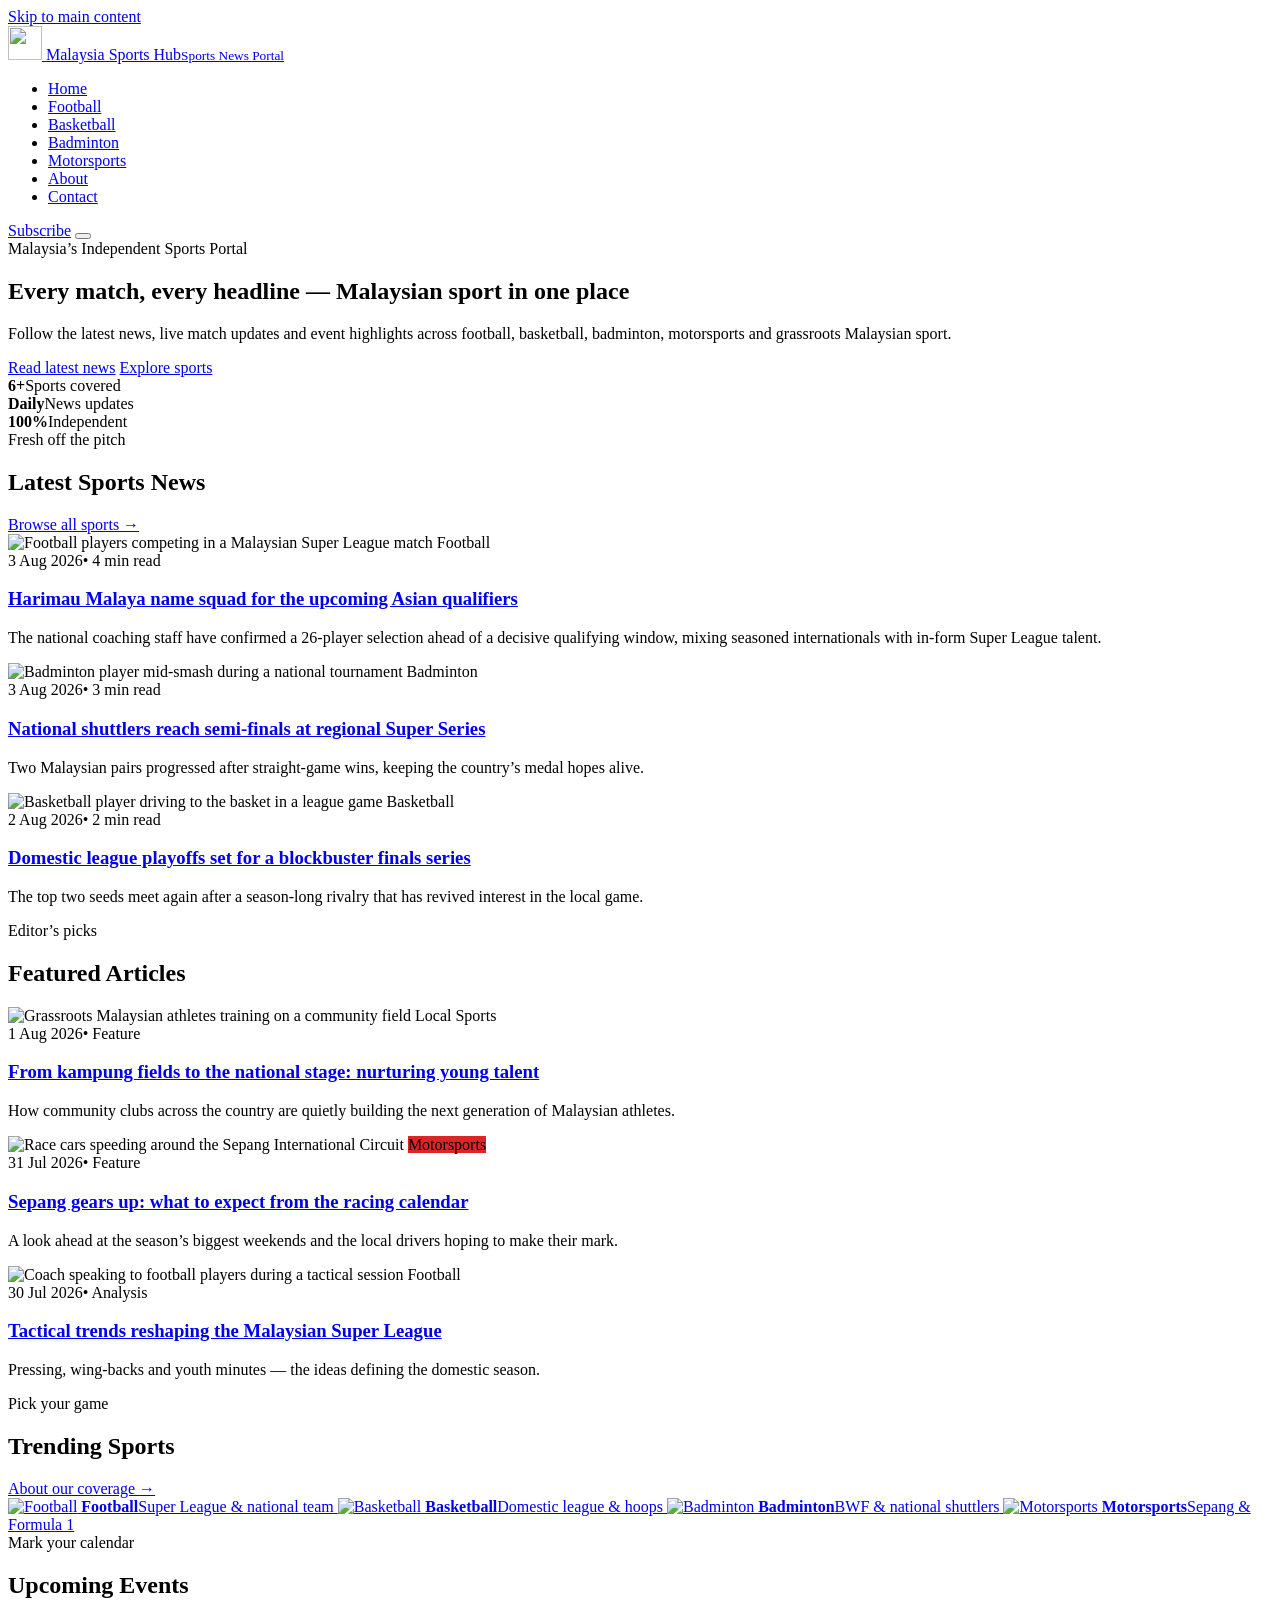
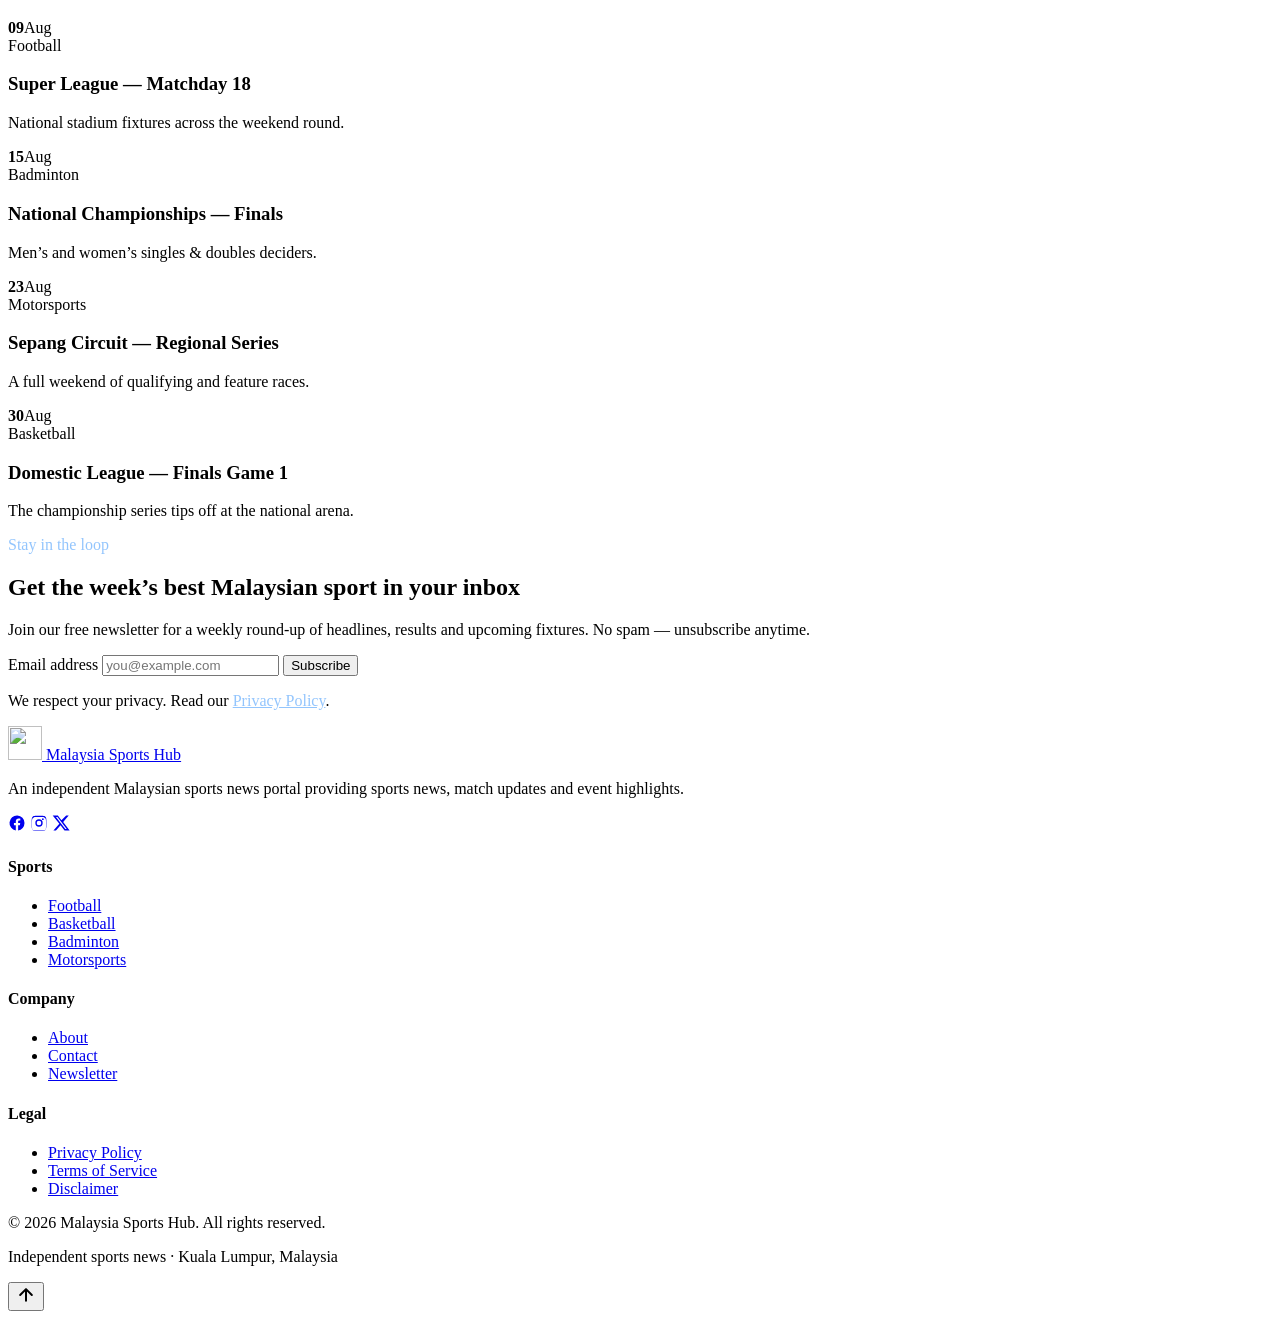
==== index.html @ a2e57cc6 "Add files via upload" ====
<!DOCTYPE html>
<html lang="en-MY">
<head>
  <meta charset="UTF-8">
  <meta name="viewport" content="width=device-width, initial-scale=1.0">
  <title>Malaysia Sports Hub — Malaysian Sports News, Scores & Match Updates</title>
  <meta name="description" content="Malaysia Sports Hub is an independent Malaysian sports news portal covering football, basketball, badminton, motorsports and local sport — with the latest news, match updates and event highlights.">
  <meta name="theme-color" content="#0F172A">
  <meta name="author" content="Malaysia Sports Hub">
  <meta name="robots" content="index, follow">
  <link rel="canonical" href="https://www.malaysiasportshub.com/">

  <!-- Open Graph -->
  <meta property="og:type" content="website">
  <meta property="og:site_name" content="Malaysia Sports Hub">
  <meta property="og:title" content="Malaysia Sports Hub — Malaysian Sports News & Match Updates">
  <meta property="og:description" content="Independent Malaysian sports news portal: football, basketball, badminton, motorsports and local sport.">
  <meta property="og:url" content="https://www.malaysiasportshub.com/">
  <meta property="og:image" content="https://www.malaysiasportshub.com/images/hero-banner.jpg">
  <meta property="og:image:width" content="1600">
  <meta property="og:image:height" content="900">
  <meta property="og:image:alt" content="Malaysia Sports Hub — Malaysian sports news portal">
  <meta name="twitter:image:alt" content="Malaysia Sports Hub — Malaysian sports news portal">
  <meta property="og:locale" content="en_MY">

  <!-- Twitter Card -->
  <meta name="twitter:card" content="summary_large_image">
  <meta name="twitter:title" content="Malaysia Sports Hub — Malaysian Sports News & Match Updates">
  <meta name="twitter:description" content="Independent Malaysian sports news portal: football, basketball, badminton, motorsports and local sport.">
  <meta name="twitter:image" content="https://www.malaysiasportshub.com/images/hero-banner.jpg">

  <link rel="icon" href="images/favicon.ico" sizes="48x48">
  <link rel="icon" href="images/logo.svg" type="image/svg+xml">
  <link rel="apple-touch-icon" href="images/apple-touch-icon.png">
  <link rel="manifest" href="manifest.json">

  <link rel="preconnect" href="https://fonts.googleapis.com">
  <link rel="preconnect" href="https://fonts.gstatic.com" crossorigin>
  <link rel="preload" as="style" href="https://fonts.googleapis.com/css2?family=Inter:wght@400;500;600;700;800&display=swap">
  <link rel="stylesheet" href="https://fonts.googleapis.com/css2?family=Inter:wght@400;500;600;700;800&display=swap" media="print" onload="this.media='all'">
  <noscript><link rel="stylesheet" href="https://fonts.googleapis.com/css2?family=Inter:wght@400;500;600;700;800&display=swap"></noscript>
  <link rel="stylesheet" href="css/style.min.css">

  <!-- Structured data: the website + publisher -->
  <script type="application/ld+json">
  {
    "@context": "https://schema.org",
    "@type": "NewsMediaOrganization",
    "name": "Malaysia Sports Hub",
    "url": "https://www.malaysiasportshub.com/",
    "logo": "https://www.malaysiasportshub.com/images/logo.svg",
    "description": "Independent Malaysian sports news portal covering football, basketball, badminton, motorsports and local sport.",
    "sameAs": [
      "https://www.facebook.com/",
      "https://www.instagram.com/",
      "https://twitter.com/"
    ]
  }
  </script>
</head>
<body>
  <a class="skip-link" href="#main">Skip to main content</a>

  <!-- ============ HEADER ============ -->
  <header class="site-header">
    <div class="container">
      <nav class="nav" aria-label="Primary">
        <a class="brand" href="index.html" aria-label="Malaysia Sports Hub home">
          <img src="images/logo.svg" alt="" width="34" height="34">
          <span>Malaysia Sports Hub<small>Sports News Portal</small></span>
        </a>

        <ul class="nav-links" id="primary-nav">
          <li><a href="index.html" aria-current="page">Home</a></li>
          <li><a href="index.html#football">Football</a></li>
          <li><a href="index.html#basketball">Basketball</a></li>
          <li><a href="index.html#badminton">Badminton</a></li>
          <li><a href="index.html#motorsports">Motorsports</a></li>
          <li><a href="about.html">About</a></li>
          <li><a href="contact.html">Contact</a></li>
        </ul>

        <div class="nav-actions">
          <a class="btn btn--primary" href="#newsletter">Subscribe</a>
          <button class="nav-toggle" type="button" aria-label="Toggle menu" aria-expanded="false" aria-controls="primary-nav">
            <span></span>
          </button>
        </div>
      </nav>
    </div>
  </header>

  <main id="main">
    <!-- ============ HERO ============ -->
    <section class="hero" aria-labelledby="hero-title">
      <div class="hero__inner">
        <div class="hero__content">
          <span class="eyebrow">Malaysia&rsquo;s Independent Sports Portal</span>
          <h1 id="hero-title">Every match, every headline — Malaysian sport in one place</h1>
          <p>Follow the latest news, live match updates and event highlights across football, basketball, badminton, motorsports and grassroots Malaysian sport.</p>
          <div class="hero__actions">
            <a class="btn btn--accent" href="#latest">Read latest news</a>
            <a class="btn btn--ghost" href="#trending">Explore sports</a>
          </div>
          <div class="hero__stats">
            <div><strong>6+</strong><span>Sports covered</span></div>
            <div><strong>Daily</strong><span>News updates</span></div>
            <div><strong>100%</strong><span>Independent</span></div>
          </div>
        </div>
      </div>
    </section>

    <!-- ============ LATEST NEWS ============ -->
    <section class="section" id="latest" aria-labelledby="latest-title">
      <div class="container">
        <div class="section-head reveal">
          <div>
            <span class="eyebrow">Fresh off the pitch</span>
            <h2 id="latest-title">Latest Sports News</h2>
          </div>
          <a href="#trending">Browse all sports &rarr;</a>
        </div>

        <div class="grid grid--news">
          <article class="card card--feature reveal">
            <div class="card__media">
              <img src="images/football.jpg" alt="Football players competing in a Malaysian Super League match" loading="lazy" width="800" height="500">
              <span class="tag">Football</span>
            </div>
            <div class="card__body">
              <div class="card__meta"><span>3 Aug 2026</span><span>&bull; 4 min read</span></div>
              <h3 class="card__title"><a href="#">Harimau Malaya name squad for the upcoming Asian qualifiers</a></h3>
              <p class="card__excerpt">The national coaching staff have confirmed a 26-player selection ahead of a decisive qualifying window, mixing seasoned internationals with in-form Super League talent.</p>
            </div>
          </article>

          <article class="card reveal">
            <div class="card__media">
              <img src="images/badminton.jpg" alt="Badminton player mid-smash during a national tournament" loading="lazy" width="800" height="500">
              <span class="tag tag--accent">Badminton</span>
            </div>
            <div class="card__body">
              <div class="card__meta"><span>3 Aug 2026</span><span>&bull; 3 min read</span></div>
              <h3 class="card__title"><a href="#">National shuttlers reach semi-finals at regional Super Series</a></h3>
              <p class="card__excerpt">Two Malaysian pairs progressed after straight-game wins, keeping the country&rsquo;s medal hopes alive.</p>
            </div>
          </article>

          <article class="card reveal">
            <div class="card__media">
              <img src="images/basketball.jpg" alt="Basketball player driving to the basket in a league game" loading="lazy" width="800" height="500">
              <span class="tag tag--dark">Basketball</span>
            </div>
            <div class="card__body">
              <div class="card__meta"><span>2 Aug 2026</span><span>&bull; 2 min read</span></div>
              <h3 class="card__title"><a href="#">Domestic league playoffs set for a blockbuster finals series</a></h3>
              <p class="card__excerpt">The top two seeds meet again after a season-long rivalry that has revived interest in the local game.</p>
            </div>
          </article>
        </div>
      </div>
    </section>

    <!-- ============ FEATURED ARTICLES ============ -->
    <section class="section" style="padding-top:0" id="featured" aria-labelledby="featured-title">
      <div class="container">
        <div class="section-head reveal">
          <div>
            <span class="eyebrow">Editor&rsquo;s picks</span>
            <h2 id="featured-title">Featured Articles</h2>
          </div>
        </div>
        <div class="grid grid--3">
          <article class="card reveal">
            <div class="card__media">
              <img src="images/malaysia-sports.jpg" alt="Grassroots Malaysian athletes training on a community field" loading="lazy" width="800" height="500">
              <span class="tag tag--accent">Local Sports</span>
            </div>
            <div class="card__body">
              <div class="card__meta"><span>1 Aug 2026</span><span>&bull; Feature</span></div>
              <h3 class="card__title"><a href="#">From kampung fields to the national stage: nurturing young talent</a></h3>
              <p class="card__excerpt">How community clubs across the country are quietly building the next generation of Malaysian athletes.</p>
            </div>
          </article>
          <article class="card reveal">
            <div class="card__media">
              <img src="images/motorsports.jpg" alt="Race cars speeding around the Sepang International Circuit" loading="lazy" width="800" height="500">
              <span class="tag" style="background:#DC2626">Motorsports</span>
            </div>
            <div class="card__body">
              <div class="card__meta"><span>31 Jul 2026</span><span>&bull; Feature</span></div>
              <h3 class="card__title"><a href="#">Sepang gears up: what to expect from the racing calendar</a></h3>
              <p class="card__excerpt">A look ahead at the season&rsquo;s biggest weekends and the local drivers hoping to make their mark.</p>
            </div>
          </article>
          <article class="card reveal">
            <div class="card__media">
              <img src="images/football.jpg" alt="Coach speaking to football players during a tactical session" loading="lazy" width="800" height="500">
              <span class="tag">Football</span>
            </div>
            <div class="card__body">
              <div class="card__meta"><span>30 Jul 2026</span><span>&bull; Analysis</span></div>
              <h3 class="card__title"><a href="#">Tactical trends reshaping the Malaysian Super League</a></h3>
              <p class="card__excerpt">Pressing, wing-backs and youth minutes — the ideas defining the domestic season.</p>
            </div>
          </article>
        </div>
      </div>
    </section>

    <!-- ============ TRENDING SPORTS ============ -->
    <section class="section" id="trending" style="background:#fff;border-top:1px solid var(--color-border);border-bottom:1px solid var(--color-border)" aria-labelledby="trending-title">
      <div class="container">
        <div class="section-head reveal">
          <div>
            <span class="eyebrow">Pick your game</span>
            <h2 id="trending-title">Trending Sports</h2>
          </div>
          <a href="about.html">About our coverage &rarr;</a>
        </div>
        <div class="sport-tiles">
          <a class="sport-tile reveal" href="#football" id="football">
            <img src="images/football.jpg" alt="Football" loading="lazy" width="800" height="500">
            <span class="sport-tile__label"><strong>Football</strong><span>Super League &amp; national team</span></span>
          </a>
          <a class="sport-tile reveal" href="#basketball" id="basketball">
            <img src="images/basketball.jpg" alt="Basketball" loading="lazy" width="800" height="500">
            <span class="sport-tile__label"><strong>Basketball</strong><span>Domestic league &amp; hoops</span></span>
          </a>
          <a class="sport-tile reveal" href="#badminton" id="badminton">
            <img src="images/badminton.jpg" alt="Badminton" loading="lazy" width="800" height="500">
            <span class="sport-tile__label"><strong>Badminton</strong><span>BWF &amp; national shuttlers</span></span>
          </a>
          <a class="sport-tile reveal" href="#motorsports" id="motorsports">
            <img src="images/motorsports.jpg" alt="Motorsports" loading="lazy" width="800" height="500">
            <span class="sport-tile__label"><strong>Motorsports</strong><span>Sepang &amp; Formula 1</span></span>
          </a>
        </div>
      </div>
    </section>

    <!-- ============ UPCOMING EVENTS ============ -->
    <section class="section" id="events" aria-labelledby="events-title">
      <div class="container">
        <div class="section-head reveal">
          <div>
            <span class="eyebrow">Mark your calendar</span>
            <h2 id="events-title">Upcoming Events</h2>
          </div>
        </div>
        <div class="event-list">
          <div class="event reveal">
            <div class="event__date"><strong>09</strong><span>Aug</span></div>
            <div class="event__info">
              <span class="event__cat">Football</span>
              <h3>Super League — Matchday 18</h3>
              <p>National stadium fixtures across the weekend round.</p>
            </div>
          </div>
          <div class="event reveal">
            <div class="event__date"><strong>15</strong><span>Aug</span></div>
            <div class="event__info">
              <span class="event__cat">Badminton</span>
              <h3>National Championships — Finals</h3>
              <p>Men&rsquo;s and women&rsquo;s singles &amp; doubles deciders.</p>
            </div>
          </div>
          <div class="event reveal">
            <div class="event__date"><strong>23</strong><span>Aug</span></div>
            <div class="event__info">
              <span class="event__cat">Motorsports</span>
              <h3>Sepang Circuit — Regional Series</h3>
              <p>A full weekend of qualifying and feature races.</p>
            </div>
          </div>
          <div class="event reveal">
            <div class="event__date"><strong>30</strong><span>Aug</span></div>
            <div class="event__info">
              <span class="event__cat">Basketball</span>
              <h3>Domestic League — Finals Game 1</h3>
              <p>The championship series tips off at the national arena.</p>
            </div>
          </div>
        </div>
      </div>
    </section>

    <!-- ============ NEWSLETTER ============ -->
    <section class="section" id="newsletter" aria-labelledby="news-title">
      <div class="container">
        <div class="newsletter reveal">
          <span class="eyebrow" style="color:#93C5FD">Stay in the loop</span>
          <h2 id="news-title">Get the week&rsquo;s best Malaysian sport in your inbox</h2>
          <p>Join our free newsletter for a weekly round-up of headlines, results and upcoming fixtures. No spam — unsubscribe anytime.</p>
          <form data-newsletter novalidate>
            <label class="skip-link" for="nl-email">Email address</label>
            <input id="nl-email" type="email" name="email" placeholder="you@example.com" required autocomplete="email">
            <button class="btn btn--accent" type="submit">Subscribe</button>
          </form>
          <p class="form-note" role="status" aria-live="polite">We respect your privacy. Read our <a href="privacy.html" style="color:#93C5FD">Privacy Policy</a>.</p>
        </div>
      </div>
    </section>
  </main>

  <!-- ============ FOOTER ============ -->
  <footer class="site-footer">
    <div class="container">
      <div class="footer-grid">
        <div class="footer-brand">
          <a class="brand" href="index.html">
            <img src="images/logo.svg" alt="" width="34" height="34">
            <span>Malaysia Sports Hub</span>
          </a>
          <p>An independent Malaysian sports news portal providing sports news, match updates and event highlights.</p>
          <div class="social">
            <a href="#" aria-label="Facebook"><svg width="18" height="18" viewBox="0 0 24 24" fill="currentColor" aria-hidden="true"><path d="M22 12a10 10 0 1 0-11.6 9.9v-7H7.9V12h2.5V9.8c0-2.5 1.5-3.9 3.8-3.9 1.1 0 2.2.2 2.2.2v2.5h-1.3c-1.2 0-1.6.8-1.6 1.6V12h2.8l-.5 2.9h-2.3v7A10 10 0 0 0 22 12z"/></svg></a>
            <a href="#" aria-label="Instagram"><svg width="18" height="18" viewBox="0 0 24 24" fill="currentColor" aria-hidden="true"><path d="M12 2.2c3.2 0 3.6 0 4.9.1 1.2.1 1.8.3 2.2.4.6.2 1 .5 1.4.9.4.4.7.8.9 1.4.1.4.3 1 .4 2.2.1 1.3.1 1.7.1 4.9s0 3.6-.1 4.9c-.1 1.2-.3 1.8-.4 2.2-.2.6-.5 1-.9 1.4-.4.4-.8.7-1.4.9-.4.1-1 .3-2.2.4-1.3.1-1.7.1-4.9.1s-3.6 0-4.9-.1c-1.2-.1-1.8-.3-2.2-.4a3.8 3.8 0 0 1-1.4-.9 3.8 3.8 0 0 1-.9-1.4c-.1-.4-.3-1-.4-2.2C2.2 15.6 2.2 15.2 2.2 12s0-3.6.1-4.9c.1-1.2.3-1.8.4-2.2.2-.6.5-1 .9-1.4.4-.4.8-.7 1.4-.9.4-.1 1-.3 2.2-.4C8.4 2.2 8.8 2.2 12 2.2zm0 1.8c-3.1 0-3.5 0-4.7.1-1.1.1-1.7.2-2.1.4-.5.2-.9.4-1.3.8-.4.4-.6.8-.8 1.3-.2.4-.3 1-.4 2.1-.1 1.2-.1 1.6-.1 4.7s0 3.5.1 4.7c.1 1.1.2 1.7.4 2.1.2.5.4.9.8 1.3.4.4.8.6 1.3.8.4.2 1 .3 2.1.4 1.2.1 1.6.1 4.7.1s3.5 0 4.7-.1c1.1-.1 1.7-.2 2.1-.4.5-.2.9-.4 1.3-.8.4-.4.6-.8.8-1.3.2-.4.3-1 .4-2.1.1-1.2.1-1.6.1-4.7s0-3.5-.1-4.7c-.1-1.1-.2-1.7-.4-2.1a3.5 3.5 0 0 0-.8-1.3 3.5 3.5 0 0 0-1.3-.8c-.4-.2-1-.3-2.1-.4-1.2-.1-1.6-.1-4.7-.1zm0 3.1a4.9 4.9 0 1 1 0 9.8 4.9 4.9 0 0 1 0-9.8zm0 8a3.1 3.1 0 1 0 0-6.2 3.1 3.1 0 0 0 0 6.2zm6.3-8.2a1.15 1.15 0 1 1-2.3 0 1.15 1.15 0 0 1 2.3 0z"/></svg></a>
            <a href="#" aria-label="X"><svg width="18" height="18" viewBox="0 0 24 24" fill="currentColor" aria-hidden="true"><path d="M18.9 2h3.4l-7.4 8.5L23.5 22h-6.8l-5.3-6.9L5.3 22H1.9l7.9-9.1L.9 2h6.9l4.8 6.4L18.9 2zm-1.2 18h1.9L7.3 4H5.3l12.4 16z"/></svg></a>
          </div>
        </div>

        <div>
          <h4>Sports</h4>
          <ul class="footer-links">
            <li><a href="index.html#football">Football</a></li>
            <li><a href="index.html#basketball">Basketball</a></li>
            <li><a href="index.html#badminton">Badminton</a></li>
            <li><a href="index.html#motorsports">Motorsports</a></li>
          </ul>
        </div>

        <div>
          <h4>Company</h4>
          <ul class="footer-links">
            <li><a href="about.html">About</a></li>
            <li><a href="contact.html">Contact</a></li>
            <li><a href="index.html#newsletter">Newsletter</a></li>
          </ul>
        </div>

        <div>
          <h4>Legal</h4>
          <ul class="footer-links">
            <li><a href="privacy.html">Privacy Policy</a></li>
            <li><a href="terms.html">Terms of Service</a></li>
            <li><a href="disclaimer.html">Disclaimer</a></li>
          </ul>
        </div>
      </div>

      <div class="footer-bottom">
        <p>&copy; <span data-year>2026</span> Malaysia Sports Hub. All rights reserved.</p>
        <p>Independent sports news &middot; Kuala Lumpur, Malaysia</p>
      </div>
    </div>
  </footer>

  <button class="to-top" type="button" aria-label="Back to top">
    <svg width="20" height="20" viewBox="0 0 24 24" fill="none" stroke="currentColor" stroke-width="2.4" stroke-linecap="round" stroke-linejoin="round" aria-hidden="true"><path d="M12 19V5M5 12l7-7 7 7"/></svg>
  </button>

  <script src="js/script.min.js" defer></script>
</body>
</html>
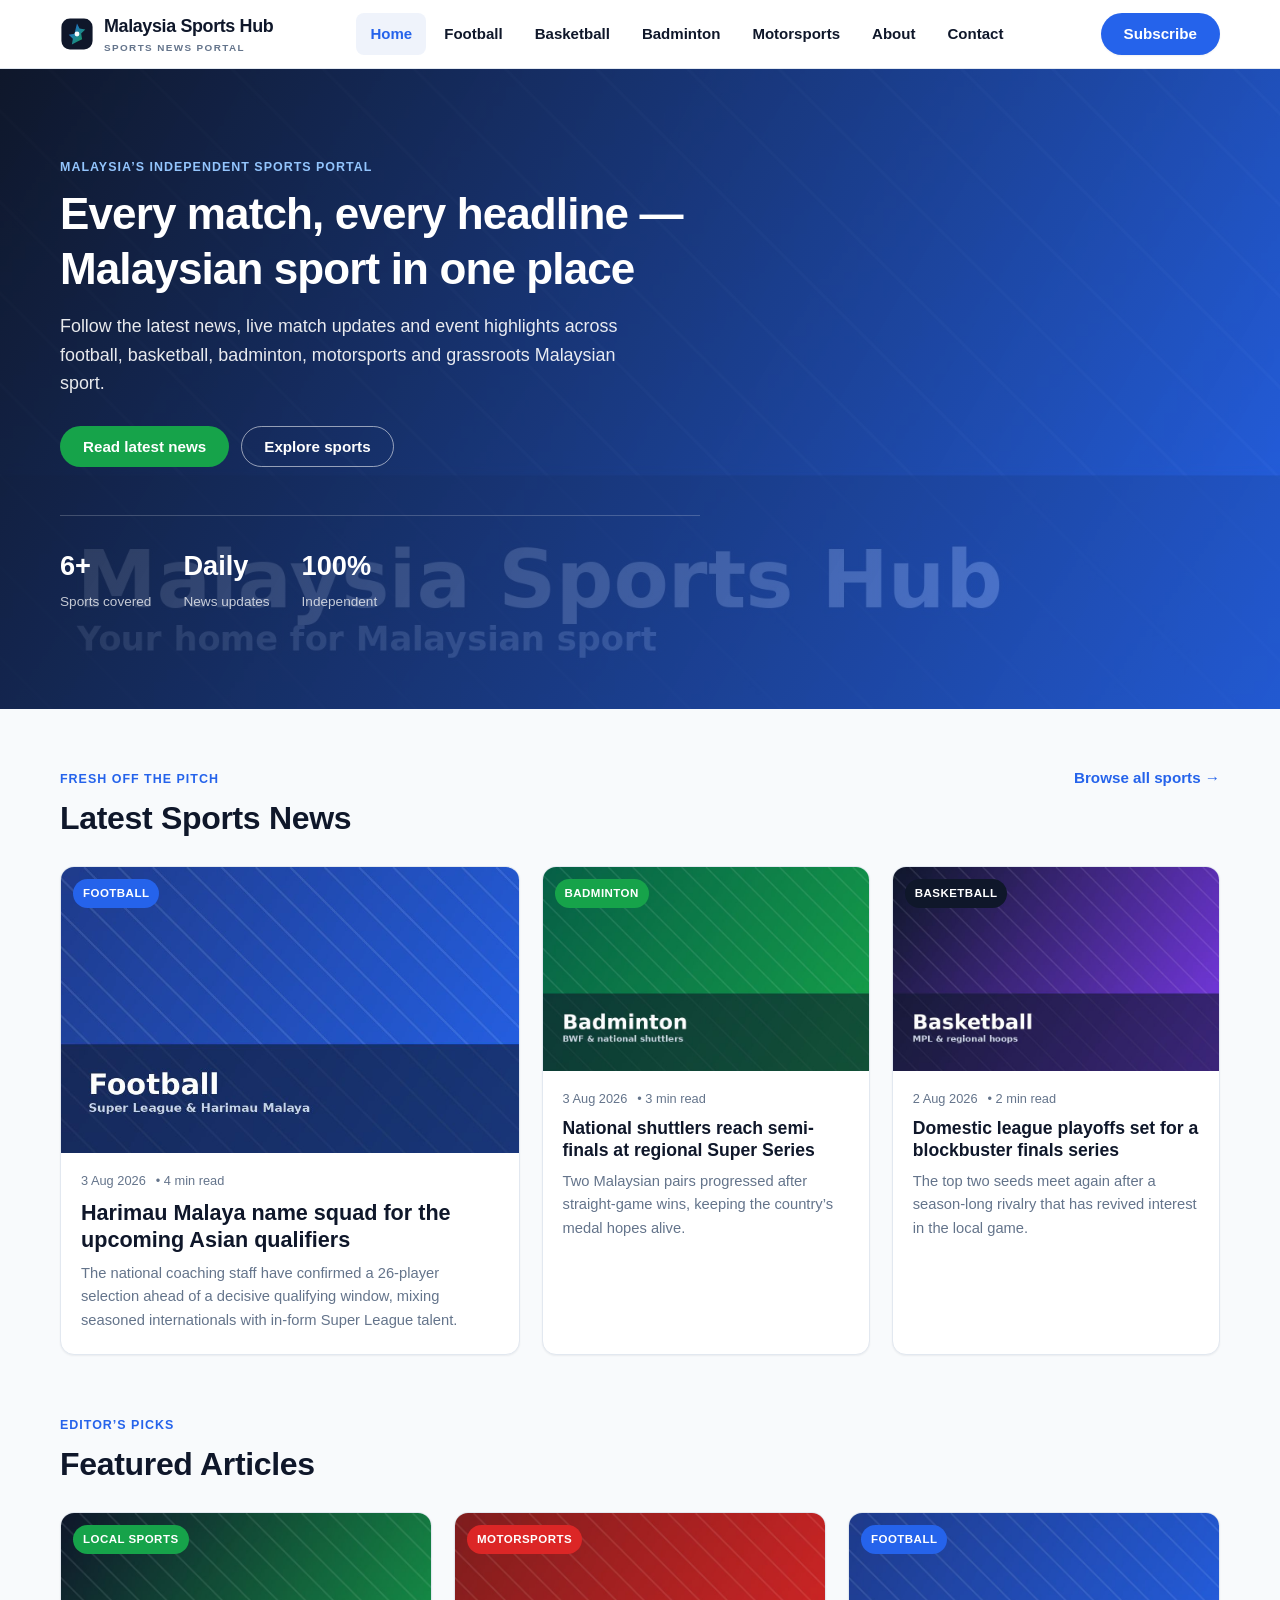
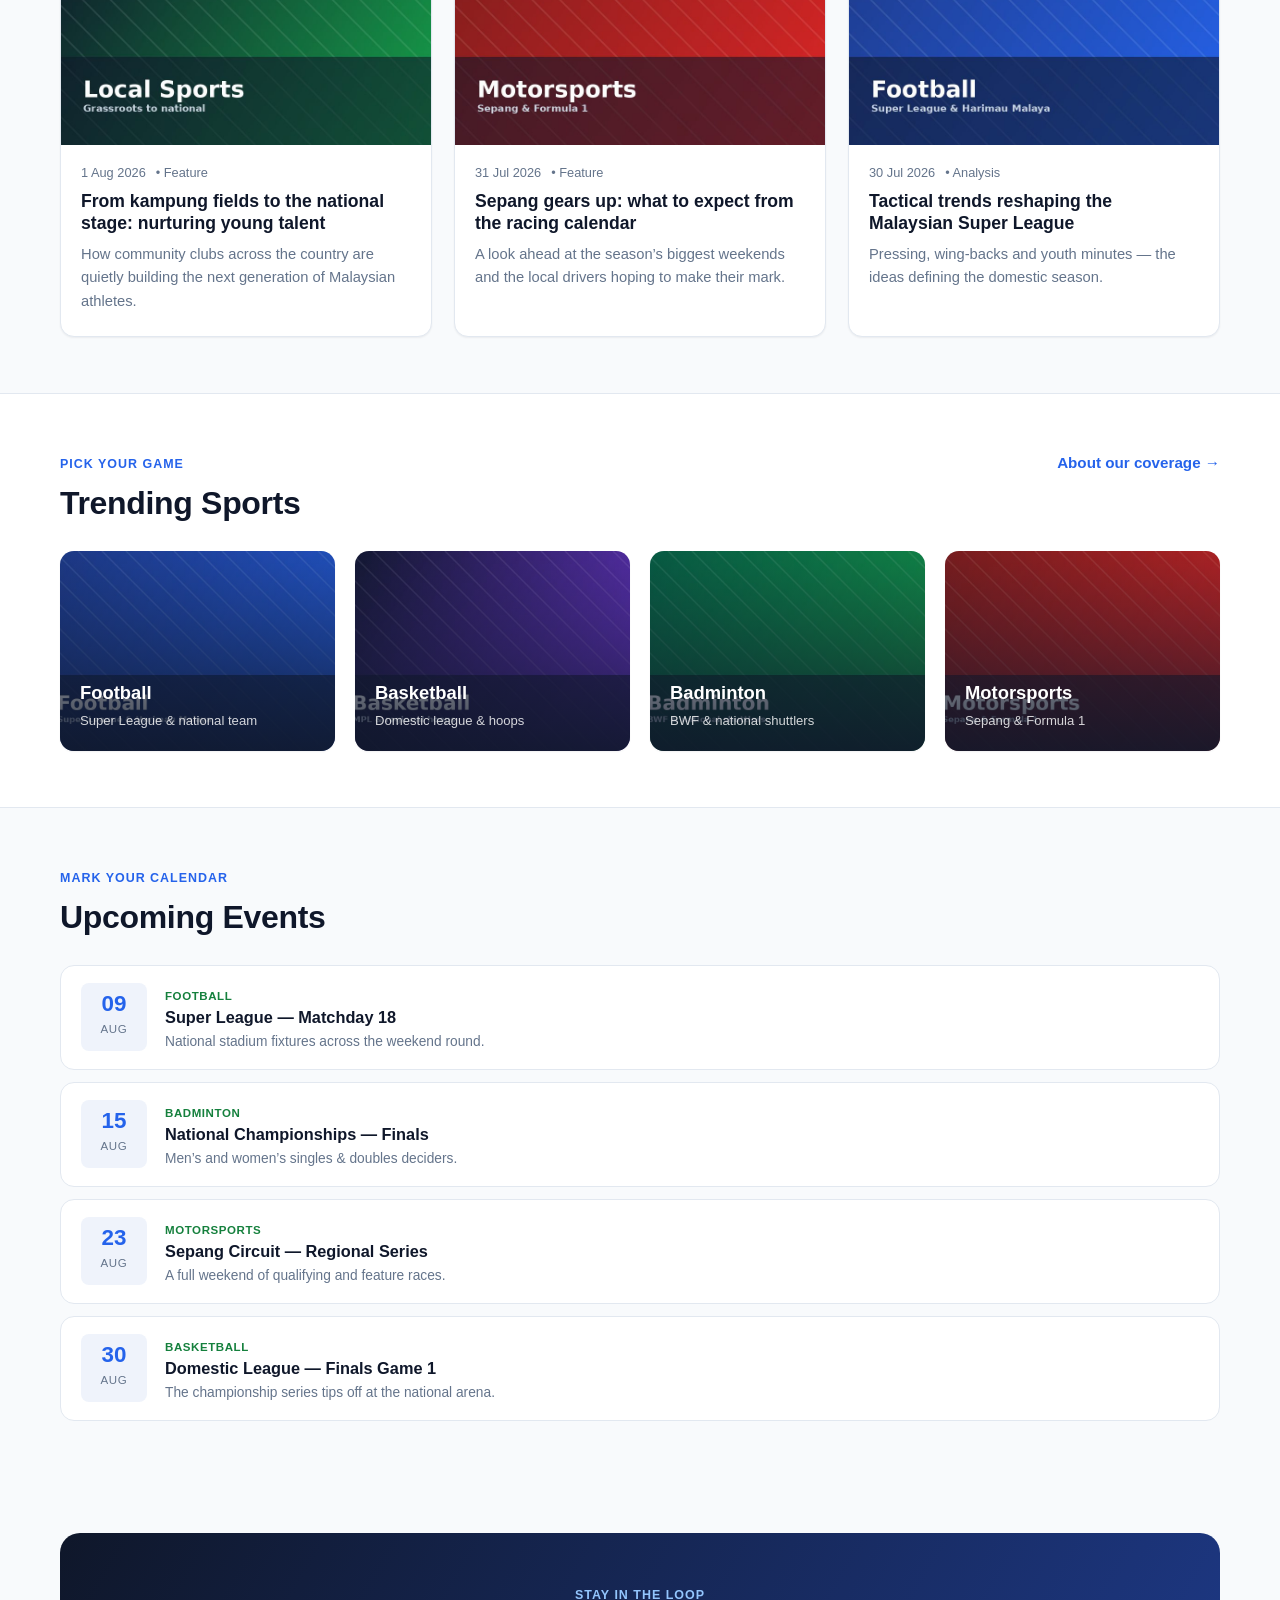
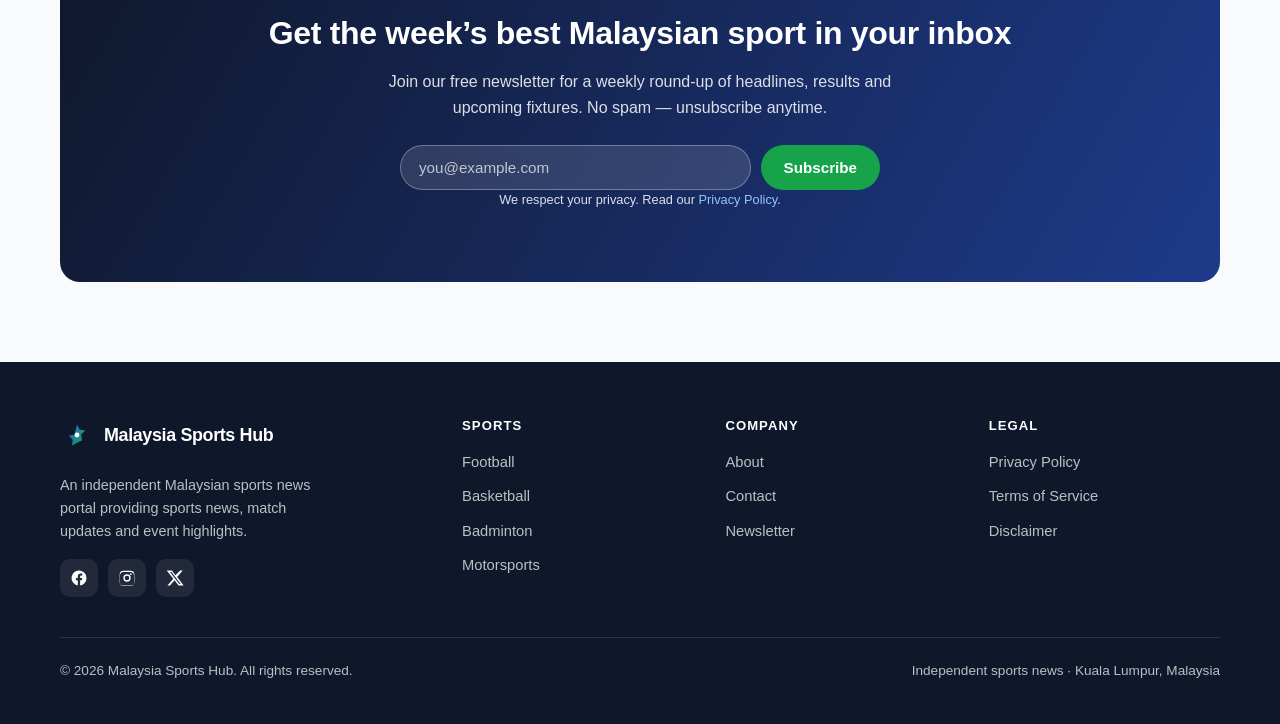
==== commit d9d63467: "Add files via upload" ====
--- a/index.html
+++ b/index.html
@@ -29,9 +29,9 @@
   <meta name="twitter:description" content="Independent Malaysian sports news portal: football, basketball, badminton, motorsports and local sport.">
   <meta name="twitter:image" content="https://www.malaysiasportshub.com/images/hero-banner.jpg">
 
-  <link rel="icon" href="images/favicon.ico" sizes="48x48">
-  <link rel="icon" href="images/logo.svg" type="image/svg+xml">
-  <link rel="apple-touch-icon" href="images/apple-touch-icon.png">
+  <link rel="icon" href="favicon.ico" sizes="48x48">
+  <link rel="icon" href="logo.svg" type="image/svg+xml">
+  <link rel="apple-touch-icon" href="apple-touch-icon.png">
   <link rel="manifest" href="manifest.json">
 
   <link rel="preconnect" href="https://fonts.googleapis.com">
@@ -39,7 +39,7 @@
   <link rel="preload" as="style" href="https://fonts.googleapis.com/css2?family=Inter:wght@400;500;600;700;800&display=swap">
   <link rel="stylesheet" href="https://fonts.googleapis.com/css2?family=Inter:wght@400;500;600;700;800&display=swap" media="print" onload="this.media='all'">
   <noscript><link rel="stylesheet" href="https://fonts.googleapis.com/css2?family=Inter:wght@400;500;600;700;800&display=swap"></noscript>
-  <link rel="stylesheet" href="css/style.min.css">
+  <link rel="stylesheet" href="style.min.css">
 
   <!-- Structured data: the website + publisher -->
   <script type="application/ld+json">
@@ -66,7 +66,7 @@
     <div class="container">
       <nav class="nav" aria-label="Primary">
         <a class="brand" href="index.html" aria-label="Malaysia Sports Hub home">
-          <img src="images/logo.svg" alt="" width="34" height="34">
+          <img src="logo.svg" alt="" width="34" height="34">
           <span>Malaysia Sports Hub<small>Sports News Portal</small></span>
         </a>
 
@@ -125,7 +125,7 @@
         <div class="grid grid--news">
           <article class="card card--feature reveal">
             <div class="card__media">
-              <img src="images/football.jpg" alt="Football players competing in a Malaysian Super League match" loading="lazy" width="800" height="500">
+              <img src="football.jpg" alt="Football players competing in a Malaysian Super League match" loading="lazy" width="800" height="500">
               <span class="tag">Football</span>
             </div>
             <div class="card__body">
@@ -137,7 +137,7 @@
 
           <article class="card reveal">
             <div class="card__media">
-              <img src="images/badminton.jpg" alt="Badminton player mid-smash during a national tournament" loading="lazy" width="800" height="500">
+              <img src="badminton.jpg" alt="Badminton player mid-smash during a national tournament" loading="lazy" width="800" height="500">
               <span class="tag tag--accent">Badminton</span>
             </div>
             <div class="card__body">
@@ -149,7 +149,7 @@
 
           <article class="card reveal">
             <div class="card__media">
-              <img src="images/basketball.jpg" alt="Basketball player driving to the basket in a league game" loading="lazy" width="800" height="500">
+              <img src="basketball.jpg" alt="Basketball player driving to the basket in a league game" loading="lazy" width="800" height="500">
               <span class="tag tag--dark">Basketball</span>
             </div>
             <div class="card__body">
@@ -174,7 +174,7 @@
         <div class="grid grid--3">
           <article class="card reveal">
             <div class="card__media">
-              <img src="images/malaysia-sports.jpg" alt="Grassroots Malaysian athletes training on a community field" loading="lazy" width="800" height="500">
+              <img src="malaysia-sports.jpg" alt="Grassroots Malaysian athletes training on a community field" loading="lazy" width="800" height="500">
               <span class="tag tag--accent">Local Sports</span>
             </div>
             <div class="card__body">
@@ -185,7 +185,7 @@
           </article>
           <article class="card reveal">
             <div class="card__media">
-              <img src="images/motorsports.jpg" alt="Race cars speeding around the Sepang International Circuit" loading="lazy" width="800" height="500">
+              <img src="motorsports.jpg" alt="Race cars speeding around the Sepang International Circuit" loading="lazy" width="800" height="500">
               <span class="tag" style="background:#DC2626">Motorsports</span>
             </div>
             <div class="card__body">
@@ -196,7 +196,7 @@
           </article>
           <article class="card reveal">
             <div class="card__media">
-              <img src="images/football.jpg" alt="Coach speaking to football players during a tactical session" loading="lazy" width="800" height="500">
+              <img src="football.jpg" alt="Coach speaking to football players during a tactical session" loading="lazy" width="800" height="500">
               <span class="tag">Football</span>
             </div>
             <div class="card__body">
@@ -221,19 +221,19 @@
         </div>
         <div class="sport-tiles">
           <a class="sport-tile reveal" href="#football" id="football">
-            <img src="images/football.jpg" alt="Football" loading="lazy" width="800" height="500">
+            <img src="football.jpg" alt="Football" loading="lazy" width="800" height="500">
             <span class="sport-tile__label"><strong>Football</strong><span>Super League &amp; national team</span></span>
           </a>
           <a class="sport-tile reveal" href="#basketball" id="basketball">
-            <img src="images/basketball.jpg" alt="Basketball" loading="lazy" width="800" height="500">
+            <img src="basketball.jpg" alt="Basketball" loading="lazy" width="800" height="500">
             <span class="sport-tile__label"><strong>Basketball</strong><span>Domestic league &amp; hoops</span></span>
           </a>
           <a class="sport-tile reveal" href="#badminton" id="badminton">
-            <img src="images/badminton.jpg" alt="Badminton" loading="lazy" width="800" height="500">
+            <img src="badminton.jpg" alt="Badminton" loading="lazy" width="800" height="500">
             <span class="sport-tile__label"><strong>Badminton</strong><span>BWF &amp; national shuttlers</span></span>
           </a>
           <a class="sport-tile reveal" href="#motorsports" id="motorsports">
-            <img src="images/motorsports.jpg" alt="Motorsports" loading="lazy" width="800" height="500">
+            <img src="motorsports.jpg" alt="Motorsports" loading="lazy" width="800" height="500">
             <span class="sport-tile__label"><strong>Motorsports</strong><span>Sepang &amp; Formula 1</span></span>
           </a>
         </div>
@@ -310,7 +310,7 @@
       <div class="footer-grid">
         <div class="footer-brand">
           <a class="brand" href="index.html">
-            <img src="images/logo.svg" alt="" width="34" height="34">
+            <img src="logo.svg" alt="" width="34" height="34">
             <span>Malaysia Sports Hub</span>
           </a>
           <p>An independent Malaysian sports news portal providing sports news, match updates and event highlights.</p>
@@ -361,6 +361,6 @@
     <svg width="20" height="20" viewBox="0 0 24 24" fill="none" stroke="currentColor" stroke-width="2.4" stroke-linecap="round" stroke-linejoin="round" aria-hidden="true"><path d="M12 19V5M5 12l7-7 7 7"/></svg>
   </button>
 
-  <script src="js/script.min.js" defer></script>
+  <script src="script.min.js" defer></script>
 </body>
 </html>
--- a/style.min.css
+++ b/style.min.css
@@ -0,0 +1 @@
+:root{--color-primary:#0F172A;--color-secondary:#2563EB;--color-secondary-dark:#1D4ED8;--color-accent:#16A34A;--color-accent-dark:#15803D;--color-bg:#F8FAFC;--color-card:#FFFFFF;--color-text:#0F172A;--color-muted:#64748B;--color-border:#E2E8F0;--color-heading:#0F172A;--font-sans:"Inter",-apple-system,BlinkMacSystemFont,"Segoe UI",Roboto,Helvetica,Arial,sans-serif,"Apple Color Emoji","Segoe UI Emoji";--radius-sm:8px;--radius:14px;--radius-lg:20px;--shadow-sm:0 1px 2px rgba(15,23,42,0.06);--shadow:0 4px 16px rgba(15,23,42,0.08);--shadow-lg:0 12px 32px rgba(15,23,42,0.12);--container:1200px;--header-h:68px;--transition:0.25s ease}*,*::before,*::after{box-sizing:border-box}html{scroll-behavior:smooth;-webkit-text-size-adjust:100%}body{margin:0;font-family:var(--font-sans);font-size:16px;line-height:1.6;color:var(--color-text);background-color:var(--color-bg);-webkit-font-smoothing:antialiased;-moz-osx-font-smoothing:grayscale}img{max-width:100%;height:auto;display:block}a{color:var(--color-secondary);text-decoration:none;transition:color var(--transition)}a:hover{color:var(--color-secondary-dark)}h1,h2,h3,h4{color:var(--color-heading);line-height:1.25;margin:0 0 0.5em;font-weight:700}h1{font-size:clamp(1.9rem,4vw,2.75rem);letter-spacing:-0.02em}h2{font-size:clamp(1.5rem,3vw,2rem);letter-spacing:-0.01em}h3{font-size:1.15rem}p{margin:0 0 1rem}ul{margin:0;padding:0}:focus-visible{outline:3px solid var(--color-secondary);outline-offset:2px;border-radius:4px}.container{width:100%;max-width:var(--container);margin:0 auto;padding:0 20px}.section{padding:56px 0}.section--tight{padding:40px 0}.section-head{display:flex;align-items:baseline;justify-content:space-between;gap:16px;margin-bottom:28px;flex-wrap:wrap}.section-head h2{margin:0}.section-head a{font-weight:600;font-size:0.95rem;white-space:nowrap}.eyebrow{display:inline-block;font-size:0.78rem;font-weight:700;letter-spacing:0.08em;text-transform:uppercase;color:var(--color-secondary);margin-bottom:8px}.skip-link{position:absolute;left:-999px;top:0;background:var(--color-primary);color:#fff;padding:10px 16px;border-radius:0 0 var(--radius-sm) 0;z-index:200}.skip-link:focus{left:0;color:#fff}.btn{display:inline-flex;align-items:center;justify-content:center;gap:8px;font-family:inherit;font-size:0.95rem;font-weight:600;line-height:1;padding:12px 22px;border-radius:999px;border:1px solid transparent;cursor:pointer;transition:transform var(--transition),background var(--transition),box-shadow var(--transition),color var(--transition);white-space:nowrap}.btn:hover{transform:translateY(-2px)}.btn:active{transform:translateY(0)}.btn--primary{background:var(--color-secondary);color:#fff;box-shadow:var(--shadow-sm)}.btn--primary:hover{background:var(--color-secondary-dark);color:#fff;box-shadow:var(--shadow)}.btn--accent{background:var(--color-accent);color:#fff}.btn--accent:hover{background:var(--color-accent-dark);color:#fff}.btn--ghost{background:transparent;color:#fff;border-color:rgba(255,255,255,0.55)}.btn--ghost:hover{background:rgba(255,255,255,0.12);color:#fff}.btn--outline{background:#fff;color:var(--color-primary);border-color:var(--color-border)}.btn--outline:hover{border-color:var(--color-secondary);color:var(--color-secondary)}.site-header{position:sticky;top:0;z-index:100;background:rgba(255,255,255,0.9);backdrop-filter:saturate(180%) blur(12px);-webkit-backdrop-filter:saturate(180%) blur(12px);border-bottom:1px solid var(--color-border);transition:box-shadow var(--transition)}.site-header.is-stuck{box-shadow:var(--shadow)}.nav{display:flex;align-items:center;justify-content:space-between;height:var(--header-h);gap:16px}.brand{display:inline-flex;align-items:center;gap:10px;font-weight:800;color:var(--color-primary)}.brand:hover{color:var(--color-primary)}.brand img{width:34px;height:34px}.brand span{font-size:1.12rem;letter-spacing:-0.02em}.brand small{display:block;font-size:0.62rem;font-weight:600;letter-spacing:0.14em;color:var(--color-muted);text-transform:uppercase}.nav-links{display:flex;align-items:center;gap:4px;list-style:none}.nav-links a{display:block;padding:9px 14px;border-radius:var(--radius-sm);color:var(--color-primary);font-weight:600;font-size:0.94rem}.nav-links a:hover{background:#EFF3FB;color:var(--color-secondary)}.nav-links a[aria-current="page"]{color:var(--color-secondary);background:#EFF3FB}.nav-actions{display:flex;align-items:center;gap:10px}.nav-toggle{display:none;width:44px;height:44px;border:1px solid var(--color-border);border-radius:var(--radius-sm);background:#fff;cursor:pointer;padding:0;align-items:center;justify-content:center}.nav-toggle span,.nav-toggle span::before,.nav-toggle span::after{content:"";display:block;width:20px;height:2px;background:var(--color-primary);border-radius:2px;transition:transform var(--transition),opacity var(--transition)}.nav-toggle span{position:relative}.nav-toggle span::before{position:absolute;top:-6px}.nav-toggle span::after{position:absolute;top:6px}.nav-toggle[aria-expanded="true"] span{background:transparent}.nav-toggle[aria-expanded="true"] span::before{transform:translateY(6px) rotate(45deg)}.nav-toggle[aria-expanded="true"] span::after{transform:translateY(-6px) rotate(-45deg)}.hero{position:relative;color:#fff;background:linear-gradient(120deg,rgba(15,23,42,0.92),rgba(37,99,235,0.78)),url("hero-banner.jpg") center/cover no-repeat;overflow:hidden}.hero__inner{max-width:var(--container);margin:0 auto;padding:84px 20px 96px;position:relative;z-index:1}.hero__content{max-width:640px}.hero .eyebrow{color:#93C5FD}.hero h1{color:#fff;margin-bottom:16px}.hero p{font-size:1.12rem;color:rgba(255,255,255,0.9);margin-bottom:28px;max-width:560px}.hero__actions{display:flex;flex-wrap:wrap;gap:12px}.hero__stats{display:flex;flex-wrap:wrap;gap:32px;margin-top:48px;padding-top:28px;border-top:1px solid rgba(255,255,255,0.2)}.hero__stats div strong{display:block;font-size:1.7rem;font-weight:800}.hero__stats div span{font-size:0.85rem;color:rgba(255,255,255,0.75)}.grid{display:grid;gap:22px}.grid--3{grid-template-columns:repeat(3,1fr)}.grid--4{grid-template-columns:repeat(4,1fr)}.grid--news{grid-template-columns:1.4fr 1fr 1fr}.card{background:var(--color-card);border:1px solid var(--color-border);border-radius:var(--radius);overflow:hidden;display:flex;flex-direction:column;box-shadow:var(--shadow-sm);transition:transform var(--transition),box-shadow var(--transition),border-color var(--transition)}.card:hover{transform:translateY(-4px);box-shadow:var(--shadow-lg);border-color:#CBD5E1}.card__media{position:relative;aspect-ratio:16 / 10;overflow:hidden;background:#E2E8F0}.card__media img{width:100%;height:100%;object-fit:cover;transition:transform 0.5s ease}.card:hover .card__media img{transform:scale(1.06)}.tag{position:absolute;top:12px;left:12px;background:var(--color-secondary);color:#fff;font-size:0.72rem;font-weight:700;letter-spacing:0.04em;text-transform:uppercase;padding:5px 10px;border-radius:999px}.tag--accent{background:var(--color-accent)}.tag--dark{background:var(--color-primary)}.card__body{padding:18px 20px 22px;display:flex;flex-direction:column;gap:8px;flex:1}.card__meta{font-size:0.8rem;color:var(--color-muted);display:flex;gap:10px;align-items:center}.card__meta span{display:inline-flex;align-items:center;gap:5px}.card__title{font-size:1.1rem;margin:0}.card__title a{color:var(--color-heading)}.card__title a:hover{color:var(--color-secondary)}.card__excerpt{color:var(--color-muted);font-size:0.92rem;margin:0}.card--feature .card__title{font-size:1.35rem}.sport-tiles{display:grid;grid-template-columns:repeat(4,1fr);gap:20px}.sport-tile{position:relative;border-radius:var(--radius);overflow:hidden;min-height:200px;display:flex;align-items:flex-end;color:#fff;box-shadow:var(--shadow-sm);transition:transform var(--transition),box-shadow var(--transition)}.sport-tile:hover{transform:translateY(-4px);box-shadow:var(--shadow-lg);color:#fff}.sport-tile img{position:absolute;inset:0;width:100%;height:100%;object-fit:cover;z-index:0}.sport-tile::after{content:"";position:absolute;inset:0;background:linear-gradient(to top,rgba(15,23,42,0.85),rgba(15,23,42,0.1));z-index:1}.sport-tile__label{position:relative;z-index:2;padding:18px 20px}.sport-tile__label strong{display:block;font-size:1.15rem;font-weight:700}.sport-tile__label span{font-size:0.82rem;color:rgba(255,255,255,0.82)}.event-list{display:flex;flex-direction:column;gap:12px}.event{display:flex;align-items:center;gap:18px;background:var(--color-card);border:1px solid var(--color-border);border-radius:var(--radius);padding:16px 20px;transition:border-color var(--transition),box-shadow var(--transition)}.event:hover{border-color:#CBD5E1;box-shadow:var(--shadow-sm)}.event__date{flex:0 0 auto;text-align:center;background:#EFF3FB;border-radius:var(--radius-sm);padding:10px 14px;min-width:66px}.event__date strong{display:block;font-size:1.4rem;color:var(--color-secondary);line-height:1}.event__date span{font-size:0.72rem;text-transform:uppercase;letter-spacing:0.06em;color:var(--color-muted)}.event__info{flex:1}.event__info h3{font-size:1.02rem;margin:0 0 3px}.event__info p{margin:0;font-size:0.86rem;color:var(--color-muted)}.event__cat{font-size:0.72rem;font-weight:700;text-transform:uppercase;letter-spacing:0.05em;color:var(--color-accent-dark)}.newsletter{background:linear-gradient(120deg,var(--color-primary),#1E3A8A);color:#fff;border-radius:var(--radius-lg);padding:48px 40px;text-align:center}.newsletter h2{color:#fff}.newsletter p{color:rgba(255,255,255,0.85);max-width:520px;margin:0 auto 24px}.newsletter form{display:flex;gap:10px;max-width:480px;margin:0 auto;flex-wrap:wrap;justify-content:center}.newsletter input[type="email"]{flex:1;min-width:220px;padding:13px 18px;border-radius:999px;border:1px solid rgba(255,255,255,0.3);background:rgba(255,255,255,0.12);color:#fff;font-family:inherit;font-size:0.95rem}.newsletter input::placeholder{color:rgba(255,255,255,0.7)}.newsletter input:focus{background:rgba(255,255,255,0.2);outline:none}.form-note{font-size:0.8rem;margin-top:14px;color:rgba(255,255,255,0.7)}.page-hero{background:linear-gradient(120deg,var(--color-primary),#1E3A8A);color:#fff;padding:56px 0 60px}.page-hero h1{color:#fff;margin-bottom:10px}.page-hero p{color:rgba(255,255,255,0.85);max-width:640px;margin:0}.breadcrumb{font-size:0.85rem;margin-bottom:14px;color:rgba(255,255,255,0.7)}.breadcrumb a{color:rgba(255,255,255,0.9)}.breadcrumb a:hover{color:#fff}.prose{max-width:820px;margin:0 auto}.prose h2{margin-top:2em}.prose h3{margin-top:1.5em}.prose p,.prose li{color:#334155}.prose ul,.prose ol{padding-left:1.4em;margin:0 0 1rem}.prose li{margin-bottom:0.4em}.prose .updated{color:var(--color-muted);font-size:0.9rem}.value-grid{display:grid;grid-template-columns:repeat(3,1fr);gap:22px}.value{background:var(--color-card);border:1px solid var(--color-border);border-radius:var(--radius);padding:26px 24px;box-shadow:var(--shadow-sm)}.value__icon{width:46px;height:46px;border-radius:12px;display:grid;place-items:center;background:#EFF3FB;color:var(--color-secondary);margin-bottom:14px}.value h3{margin-bottom:6px}.value p{color:var(--color-muted);margin:0;font-size:0.94rem}.contact-grid{display:grid;grid-template-columns:1.2fr 0.8fr;gap:32px;align-items:start}.form-card{background:var(--color-card);border:1px solid var(--color-border);border-radius:var(--radius-lg);padding:32px;box-shadow:var(--shadow-sm)}.field{margin-bottom:18px}.field label{display:block;font-weight:600;font-size:0.9rem;margin-bottom:6px}.field input,.field select,.field textarea{width:100%;padding:12px 14px;border:1px solid var(--color-border);border-radius:var(--radius-sm);font-family:inherit;font-size:0.95rem;color:var(--color-text);background:#fff;transition:border-color var(--transition),box-shadow var(--transition)}.field input:focus,.field select:focus,.field textarea:focus{outline:none;border-color:var(--color-secondary);box-shadow:0 0 0 3px rgba(37,99,235,0.15)}.field textarea{resize:vertical;min-height:130px}.form-status{margin-top:6px;font-size:0.9rem;font-weight:600}.form-status.ok{color:var(--color-accent)}.form-status.err{color:#DC2626}.info-card{background:var(--color-card);border:1px solid var(--color-border);border-radius:var(--radius-lg);padding:28px;box-shadow:var(--shadow-sm)}.info-item{display:flex;gap:14px;margin-bottom:20px}.info-item:last-child{margin-bottom:0}.info-item .ic{flex:0 0 auto;width:40px;height:40px;border-radius:10px;background:#EFF3FB;color:var(--color-secondary);display:grid;place-items:center}.info-item strong{display:block;font-size:0.95rem}.info-item span{color:var(--color-muted);font-size:0.9rem}.error-page{min-height:calc(100vh - var(--header-h) - 260px);display:grid;place-items:center;text-align:center;padding:80px 20px}.error-page .code{font-size:clamp(5rem,18vw,9rem);font-weight:800;line-height:1;letter-spacing:-0.04em;background:linear-gradient(120deg,var(--color-secondary),var(--color-accent));-webkit-background-clip:text;background-clip:text;color:transparent;margin-bottom:8px}.error-page p{color:var(--color-muted);max-width:440px;margin:0 auto 26px}.site-footer{background:var(--color-primary);color:rgba(255,255,255,0.72);padding:56px 0 26px;margin-top:24px}.footer-grid{display:grid;grid-template-columns:1.6fr 1fr 1fr 1fr;gap:32px}.footer-brand .brand{color:#fff}.footer-brand .brand span{color:#fff}.footer-brand p{margin-top:14px;font-size:0.9rem;max-width:280px}.site-footer h4{color:#fff;font-size:0.82rem;text-transform:uppercase;letter-spacing:0.08em;margin-bottom:14px}.footer-links{list-style:none;display:flex;flex-direction:column;gap:9px}.footer-links a{color:rgba(255,255,255,0.72);font-size:0.92rem}.footer-links a:hover{color:#fff}.social{display:flex;gap:10px;margin-top:4px}.social a{width:38px;height:38px;border-radius:10px;background:rgba(255,255,255,0.08);display:grid;place-items:center;color:#fff;transition:background var(--transition),transform var(--transition)}.social a:hover{background:var(--color-secondary);transform:translateY(-2px);color:#fff}.footer-bottom{margin-top:40px;padding-top:22px;border-top:1px solid rgba(255,255,255,0.12);display:flex;justify-content:space-between;gap:14px;flex-wrap:wrap;font-size:0.85rem}.footer-bottom a{color:rgba(255,255,255,0.8)}.footer-bottom a:hover{color:#fff}.to-top{position:fixed;right:22px;bottom:22px;width:48px;height:48px;border-radius:50%;border:none;background:var(--color-secondary);color:#fff;cursor:pointer;display:grid;place-items:center;box-shadow:var(--shadow-lg);opacity:0;visibility:hidden;transform:translateY(12px);transition:opacity var(--transition),transform var(--transition),visibility var(--transition);z-index:90}.to-top.is-visible{opacity:1;visibility:visible;transform:translateY(0)}.to-top:hover{background:var(--color-secondary-dark)}.reveal{opacity:0;transform:translateY(18px);transition:opacity 0.6s ease,transform 0.6s ease}.reveal.is-in{opacity:1;transform:none}@media (max-width:960px){.grid--4{grid-template-columns:repeat(2,1fr)}.grid--3{grid-template-columns:repeat(2,1fr)}.grid--news{grid-template-columns:1fr 1fr}.sport-tiles{grid-template-columns:repeat(2,1fr)}.value-grid{grid-template-columns:1fr 1fr}.footer-grid{grid-template-columns:1fr 1fr}.contact-grid{grid-template-columns:1fr}}@media (max-width:720px){.nav-toggle{display:inline-flex}.nav-links{position:fixed;top:var(--header-h);left:0;right:0;background:#fff;flex-direction:column;align-items:stretch;gap:2px;padding:14px 20px 22px;border-bottom:1px solid var(--color-border);box-shadow:var(--shadow);transform:translateY(-140%);transition:transform var(--transition);max-height:calc(100vh - var(--header-h));overflow-y:auto}.nav-links.is-open{transform:translateY(0)}.nav-links a{padding:12px 12px;font-size:1rem}.nav-actions .btn{display:none}.hero__inner{padding:60px 20px 68px}.newsletter{padding:36px 22px}}@media (max-width:560px){.grid--4,.grid--3,.grid--news,.sport-tiles,.value-grid,.footer-grid{grid-template-columns:1fr}.section{padding:44px 0}.footer-bottom{flex-direction:column}}@media (prefers-reduced-motion:reduce){*{animation-duration:0.001ms !important;transition-duration:0.001ms !important;scroll-behavior:auto !important}.reveal{opacity:1;transform:none}}
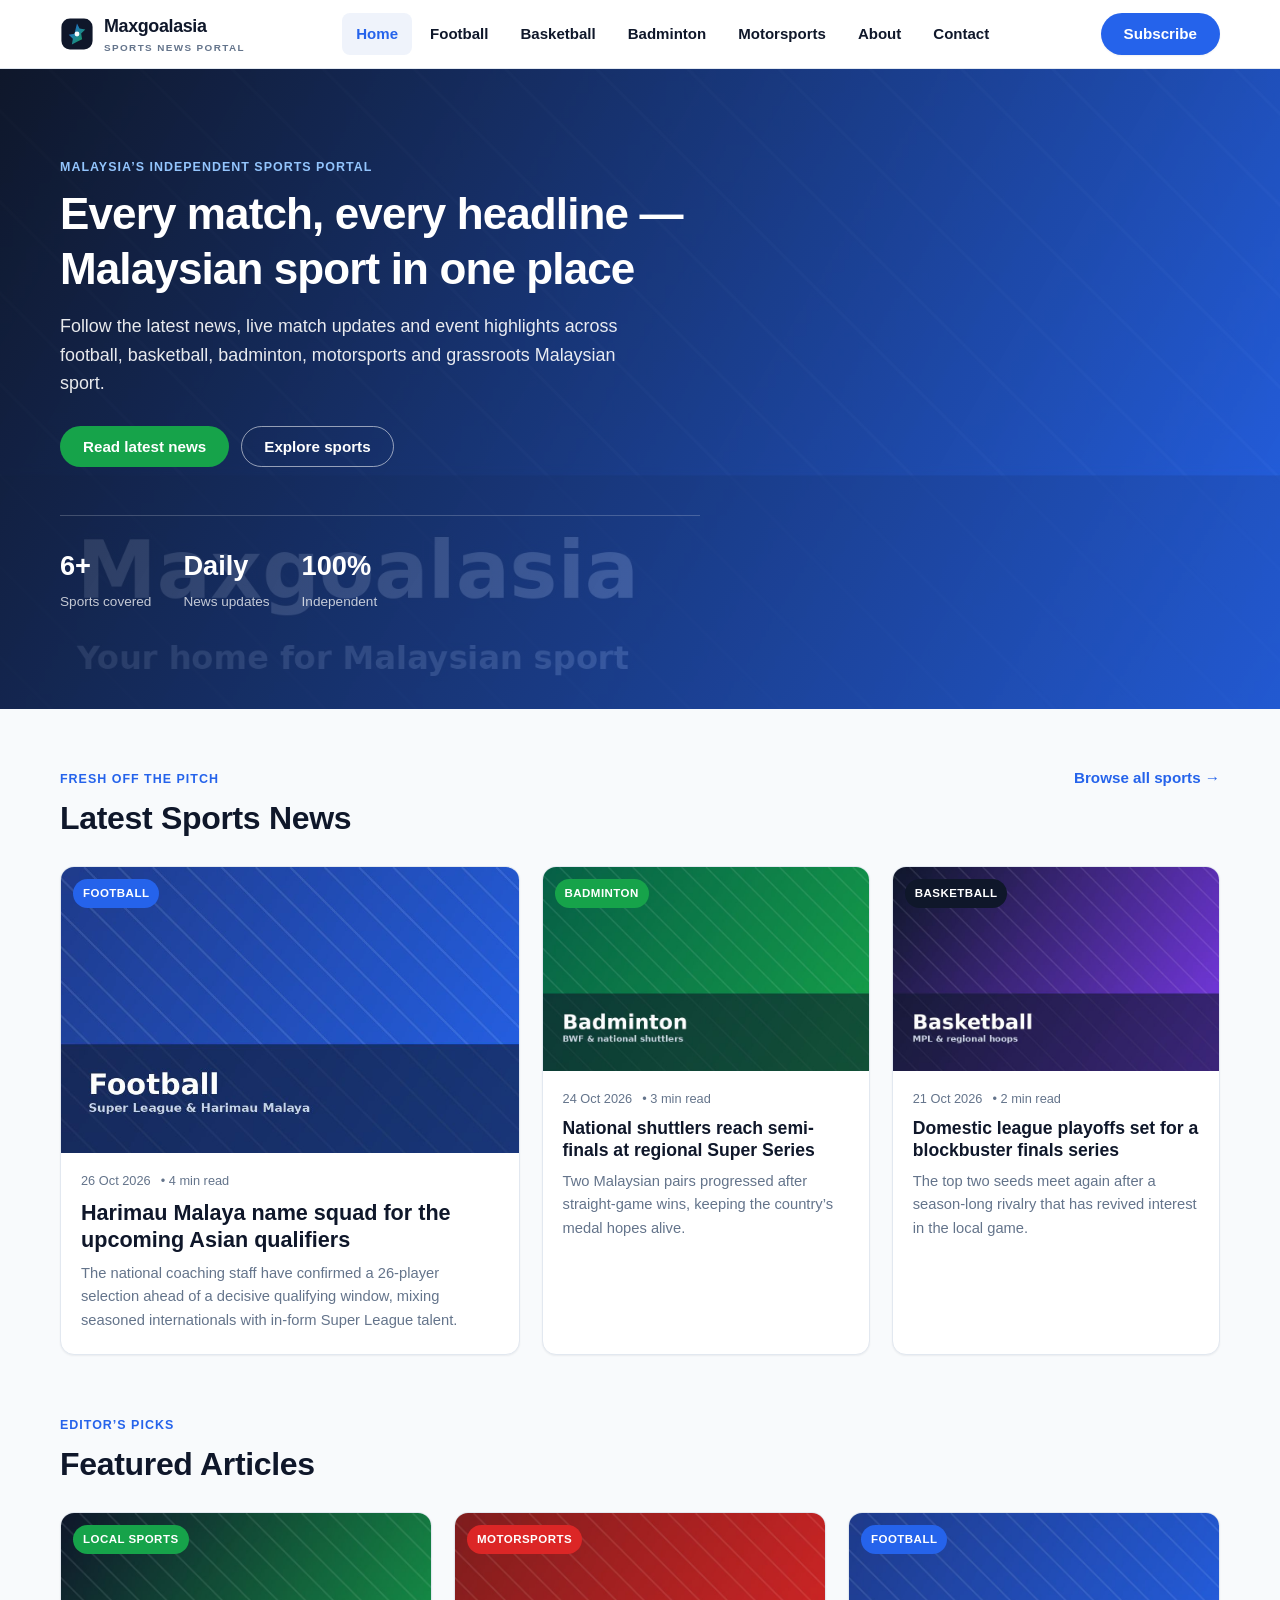
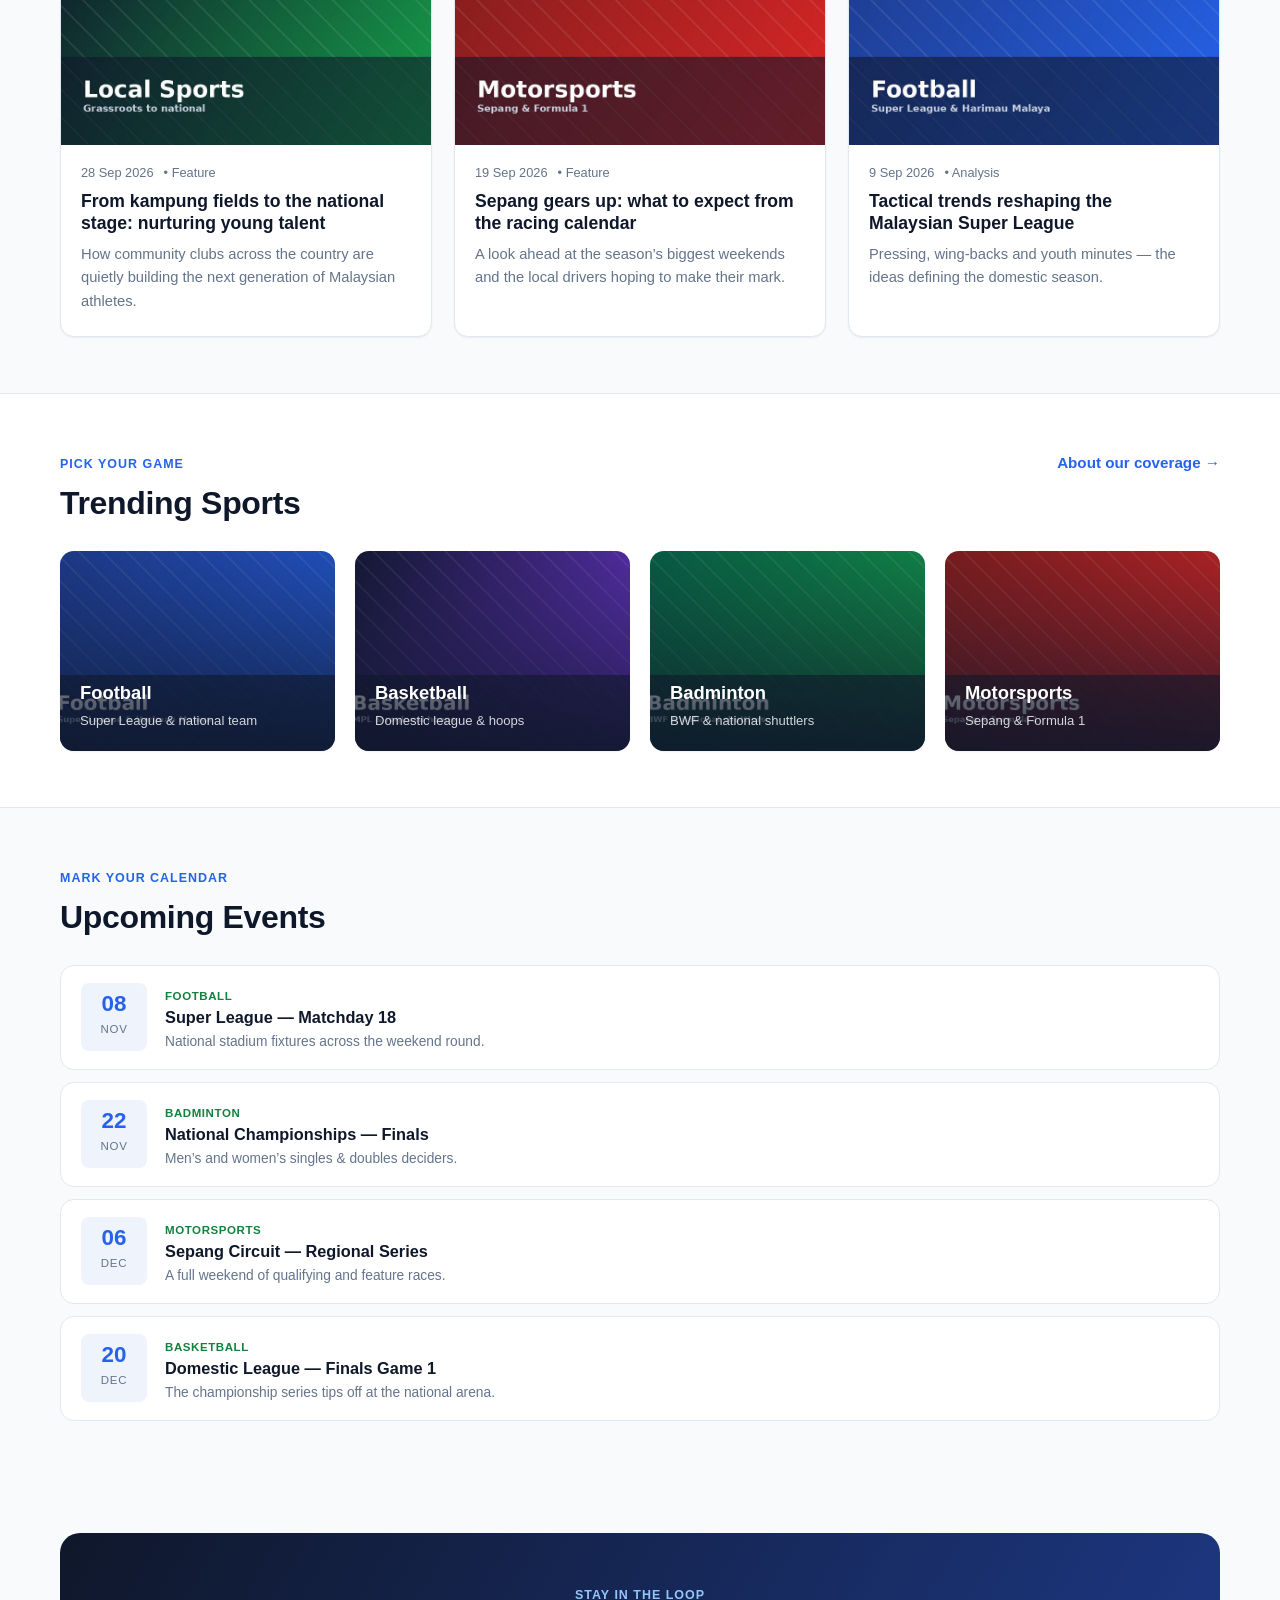
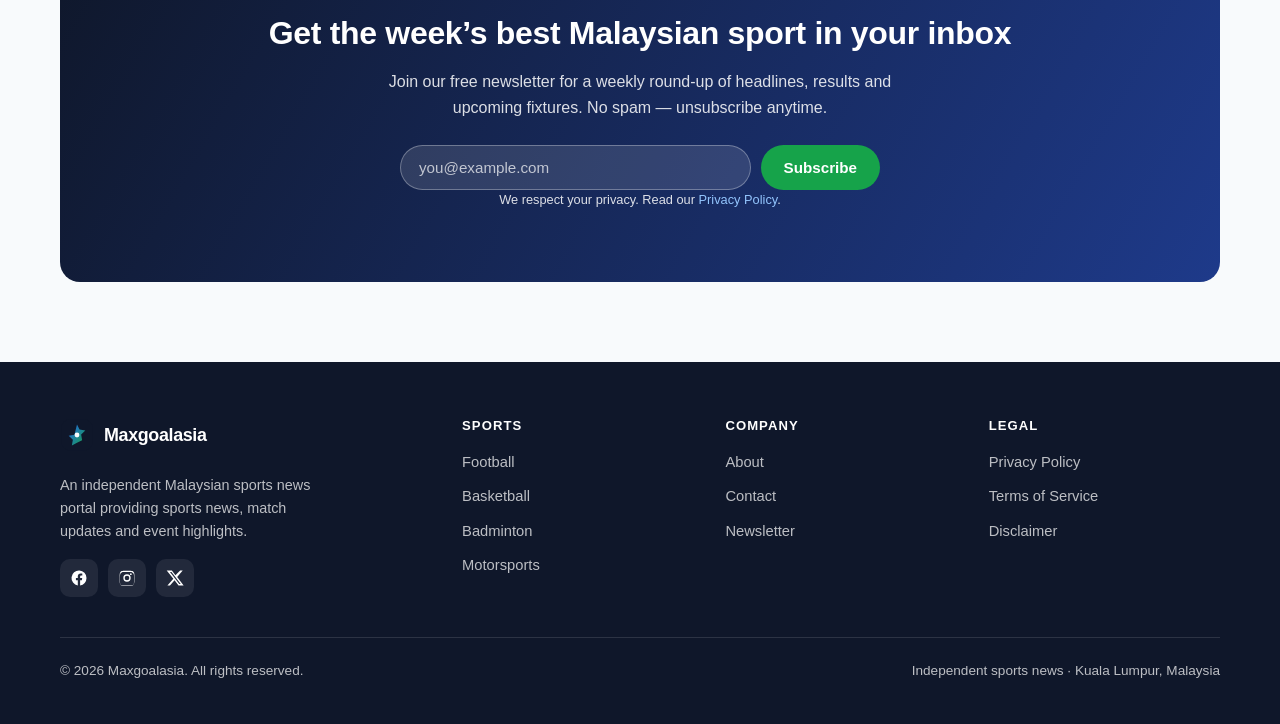
==== commit eba9f023: "Add files via upload" ====
--- a/index.html
+++ b/index.html
@@ -3,31 +3,31 @@
 <head>
   <meta charset="UTF-8">
   <meta name="viewport" content="width=device-width, initial-scale=1.0">
-  <title>Malaysia Sports Hub — Malaysian Sports News, Scores & Match Updates</title>
-  <meta name="description" content="Malaysia Sports Hub is an independent Malaysian sports news portal covering football, basketball, badminton, motorsports and local sport — with the latest news, match updates and event highlights.">
+  <title>Maxgoalasia — Malaysian Sports News, Scores & Match Updates</title>
+  <meta name="description" content="Maxgoalasia is an independent Malaysian sports news portal covering football, basketball, badminton, motorsports and local sport — with the latest news, match updates and event highlights.">
   <meta name="theme-color" content="#0F172A">
-  <meta name="author" content="Malaysia Sports Hub">
+  <meta name="author" content="Maxgoalasia">
   <meta name="robots" content="index, follow">
-  <link rel="canonical" href="https://www.malaysiasportshub.com/">
+  <link rel="canonical" href="https://maxgoalasia.org/">
 
   <!-- Open Graph -->
   <meta property="og:type" content="website">
-  <meta property="og:site_name" content="Malaysia Sports Hub">
-  <meta property="og:title" content="Malaysia Sports Hub — Malaysian Sports News & Match Updates">
+  <meta property="og:site_name" content="Maxgoalasia">
+  <meta property="og:title" content="Maxgoalasia — Malaysian Sports News & Match Updates">
   <meta property="og:description" content="Independent Malaysian sports news portal: football, basketball, badminton, motorsports and local sport.">
-  <meta property="og:url" content="https://www.malaysiasportshub.com/">
-  <meta property="og:image" content="https://www.malaysiasportshub.com/images/hero-banner.jpg">
+  <meta property="og:url" content="https://maxgoalasia.org/">
+  <meta property="og:image" content="https://maxgoalasia.org/hero-banner.jpg">
   <meta property="og:image:width" content="1600">
   <meta property="og:image:height" content="900">
-  <meta property="og:image:alt" content="Malaysia Sports Hub — Malaysian sports news portal">
-  <meta name="twitter:image:alt" content="Malaysia Sports Hub — Malaysian sports news portal">
+  <meta property="og:image:alt" content="Maxgoalasia — Malaysian sports news portal">
+  <meta name="twitter:image:alt" content="Maxgoalasia — Malaysian sports news portal">
   <meta property="og:locale" content="en_MY">
 
   <!-- Twitter Card -->
   <meta name="twitter:card" content="summary_large_image">
-  <meta name="twitter:title" content="Malaysia Sports Hub — Malaysian Sports News & Match Updates">
+  <meta name="twitter:title" content="Maxgoalasia — Malaysian Sports News & Match Updates">
   <meta name="twitter:description" content="Independent Malaysian sports news portal: football, basketball, badminton, motorsports and local sport.">
-  <meta name="twitter:image" content="https://www.malaysiasportshub.com/images/hero-banner.jpg">
+  <meta name="twitter:image" content="https://maxgoalasia.org/hero-banner.jpg">
 
   <link rel="icon" href="favicon.ico" sizes="48x48">
   <link rel="icon" href="logo.svg" type="image/svg+xml">
@@ -46,9 +46,9 @@
   {
     "@context": "https://schema.org",
     "@type": "NewsMediaOrganization",
-    "name": "Malaysia Sports Hub",
-    "url": "https://www.malaysiasportshub.com/",
-    "logo": "https://www.malaysiasportshub.com/images/logo.svg",
+    "name": "Maxgoalasia",
+    "url": "https://maxgoalasia.org/",
+    "logo": "https://maxgoalasia.org/logo.svg",
     "description": "Independent Malaysian sports news portal covering football, basketball, badminton, motorsports and local sport.",
     "sameAs": [
       "https://www.facebook.com/",
@@ -65,9 +65,9 @@
   <header class="site-header">
     <div class="container">
       <nav class="nav" aria-label="Primary">
-        <a class="brand" href="index.html" aria-label="Malaysia Sports Hub home">
+        <a class="brand" href="index.html" aria-label="Maxgoalasia home">
           <img src="logo.svg" alt="" width="34" height="34">
-          <span>Malaysia Sports Hub<small>Sports News Portal</small></span>
+          <span>Maxgoalasia<small>Sports News Portal</small></span>
         </a>
 
         <ul class="nav-links" id="primary-nav">
@@ -129,7 +129,7 @@
               <span class="tag">Football</span>
             </div>
             <div class="card__body">
-              <div class="card__meta"><span>3 Aug 2026</span><span>&bull; 4 min read</span></div>
+              <div class="card__meta"><span>26 Oct 2026</span><span>&bull; 4 min read</span></div>
               <h3 class="card__title"><a href="#">Harimau Malaya name squad for the upcoming Asian qualifiers</a></h3>
               <p class="card__excerpt">The national coaching staff have confirmed a 26-player selection ahead of a decisive qualifying window, mixing seasoned internationals with in-form Super League talent.</p>
             </div>
@@ -141,7 +141,7 @@
               <span class="tag tag--accent">Badminton</span>
             </div>
             <div class="card__body">
-              <div class="card__meta"><span>3 Aug 2026</span><span>&bull; 3 min read</span></div>
+              <div class="card__meta"><span>24 Oct 2026</span><span>&bull; 3 min read</span></div>
               <h3 class="card__title"><a href="#">National shuttlers reach semi-finals at regional Super Series</a></h3>
               <p class="card__excerpt">Two Malaysian pairs progressed after straight-game wins, keeping the country&rsquo;s medal hopes alive.</p>
             </div>
@@ -153,7 +153,7 @@
               <span class="tag tag--dark">Basketball</span>
             </div>
             <div class="card__body">
-              <div class="card__meta"><span>2 Aug 2026</span><span>&bull; 2 min read</span></div>
+              <div class="card__meta"><span>21 Oct 2026</span><span>&bull; 2 min read</span></div>
               <h3 class="card__title"><a href="#">Domestic league playoffs set for a blockbuster finals series</a></h3>
               <p class="card__excerpt">The top two seeds meet again after a season-long rivalry that has revived interest in the local game.</p>
             </div>
@@ -178,7 +178,7 @@
               <span class="tag tag--accent">Local Sports</span>
             </div>
             <div class="card__body">
-              <div class="card__meta"><span>1 Aug 2026</span><span>&bull; Feature</span></div>
+              <div class="card__meta"><span>28 Sep 2026</span><span>&bull; Feature</span></div>
               <h3 class="card__title"><a href="#">From kampung fields to the national stage: nurturing young talent</a></h3>
               <p class="card__excerpt">How community clubs across the country are quietly building the next generation of Malaysian athletes.</p>
             </div>
@@ -189,7 +189,7 @@
               <span class="tag" style="background:#DC2626">Motorsports</span>
             </div>
             <div class="card__body">
-              <div class="card__meta"><span>31 Jul 2026</span><span>&bull; Feature</span></div>
+              <div class="card__meta"><span>19 Sep 2026</span><span>&bull; Feature</span></div>
               <h3 class="card__title"><a href="#">Sepang gears up: what to expect from the racing calendar</a></h3>
               <p class="card__excerpt">A look ahead at the season&rsquo;s biggest weekends and the local drivers hoping to make their mark.</p>
             </div>
@@ -200,7 +200,7 @@
               <span class="tag">Football</span>
             </div>
             <div class="card__body">
-              <div class="card__meta"><span>30 Jul 2026</span><span>&bull; Analysis</span></div>
+              <div class="card__meta"><span>9 Sep 2026</span><span>&bull; Analysis</span></div>
               <h3 class="card__title"><a href="#">Tactical trends reshaping the Malaysian Super League</a></h3>
               <p class="card__excerpt">Pressing, wing-backs and youth minutes — the ideas defining the domestic season.</p>
             </div>
@@ -251,7 +251,7 @@
         </div>
         <div class="event-list">
           <div class="event reveal">
-            <div class="event__date"><strong>09</strong><span>Aug</span></div>
+            <div class="event__date"><strong>08</strong><span>Nov</span></div>
             <div class="event__info">
               <span class="event__cat">Football</span>
               <h3>Super League — Matchday 18</h3>
@@ -259,7 +259,7 @@
             </div>
           </div>
           <div class="event reveal">
-            <div class="event__date"><strong>15</strong><span>Aug</span></div>
+            <div class="event__date"><strong>22</strong><span>Nov</span></div>
             <div class="event__info">
               <span class="event__cat">Badminton</span>
               <h3>National Championships — Finals</h3>
@@ -267,7 +267,7 @@
             </div>
           </div>
           <div class="event reveal">
-            <div class="event__date"><strong>23</strong><span>Aug</span></div>
+            <div class="event__date"><strong>06</strong><span>Dec</span></div>
             <div class="event__info">
               <span class="event__cat">Motorsports</span>
               <h3>Sepang Circuit — Regional Series</h3>
@@ -275,7 +275,7 @@
             </div>
           </div>
           <div class="event reveal">
-            <div class="event__date"><strong>30</strong><span>Aug</span></div>
+            <div class="event__date"><strong>20</strong><span>Dec</span></div>
             <div class="event__info">
               <span class="event__cat">Basketball</span>
               <h3>Domestic League — Finals Game 1</h3>
@@ -311,7 +311,7 @@
         <div class="footer-brand">
           <a class="brand" href="index.html">
             <img src="logo.svg" alt="" width="34" height="34">
-            <span>Malaysia Sports Hub</span>
+            <span>Maxgoalasia</span>
           </a>
           <p>An independent Malaysian sports news portal providing sports news, match updates and event highlights.</p>
           <div class="social">
@@ -351,7 +351,7 @@
       </div>
 
       <div class="footer-bottom">
-        <p>&copy; <span data-year>2026</span> Malaysia Sports Hub. All rights reserved.</p>
+        <p>&copy; <span data-year>2026</span> Maxgoalasia. All rights reserved.</p>
         <p>Independent sports news &middot; Kuala Lumpur, Malaysia</p>
       </div>
     </div>
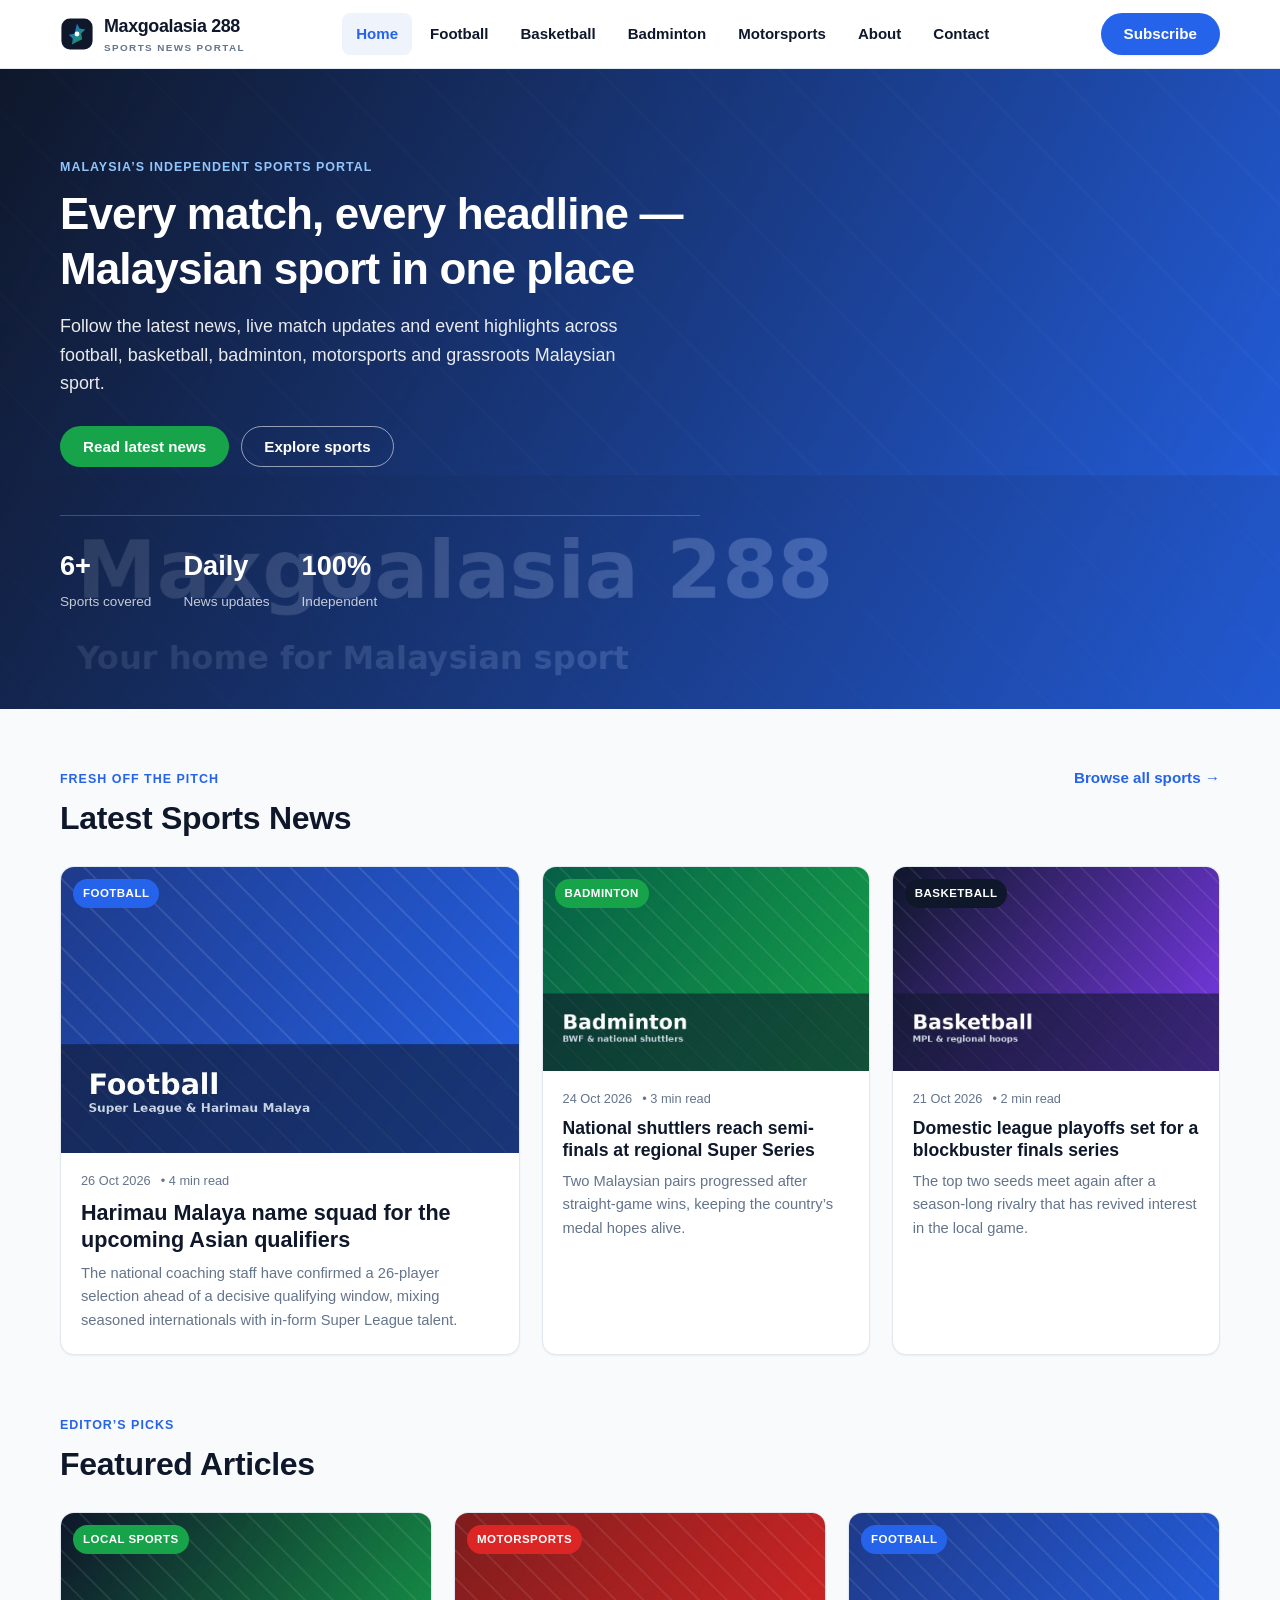
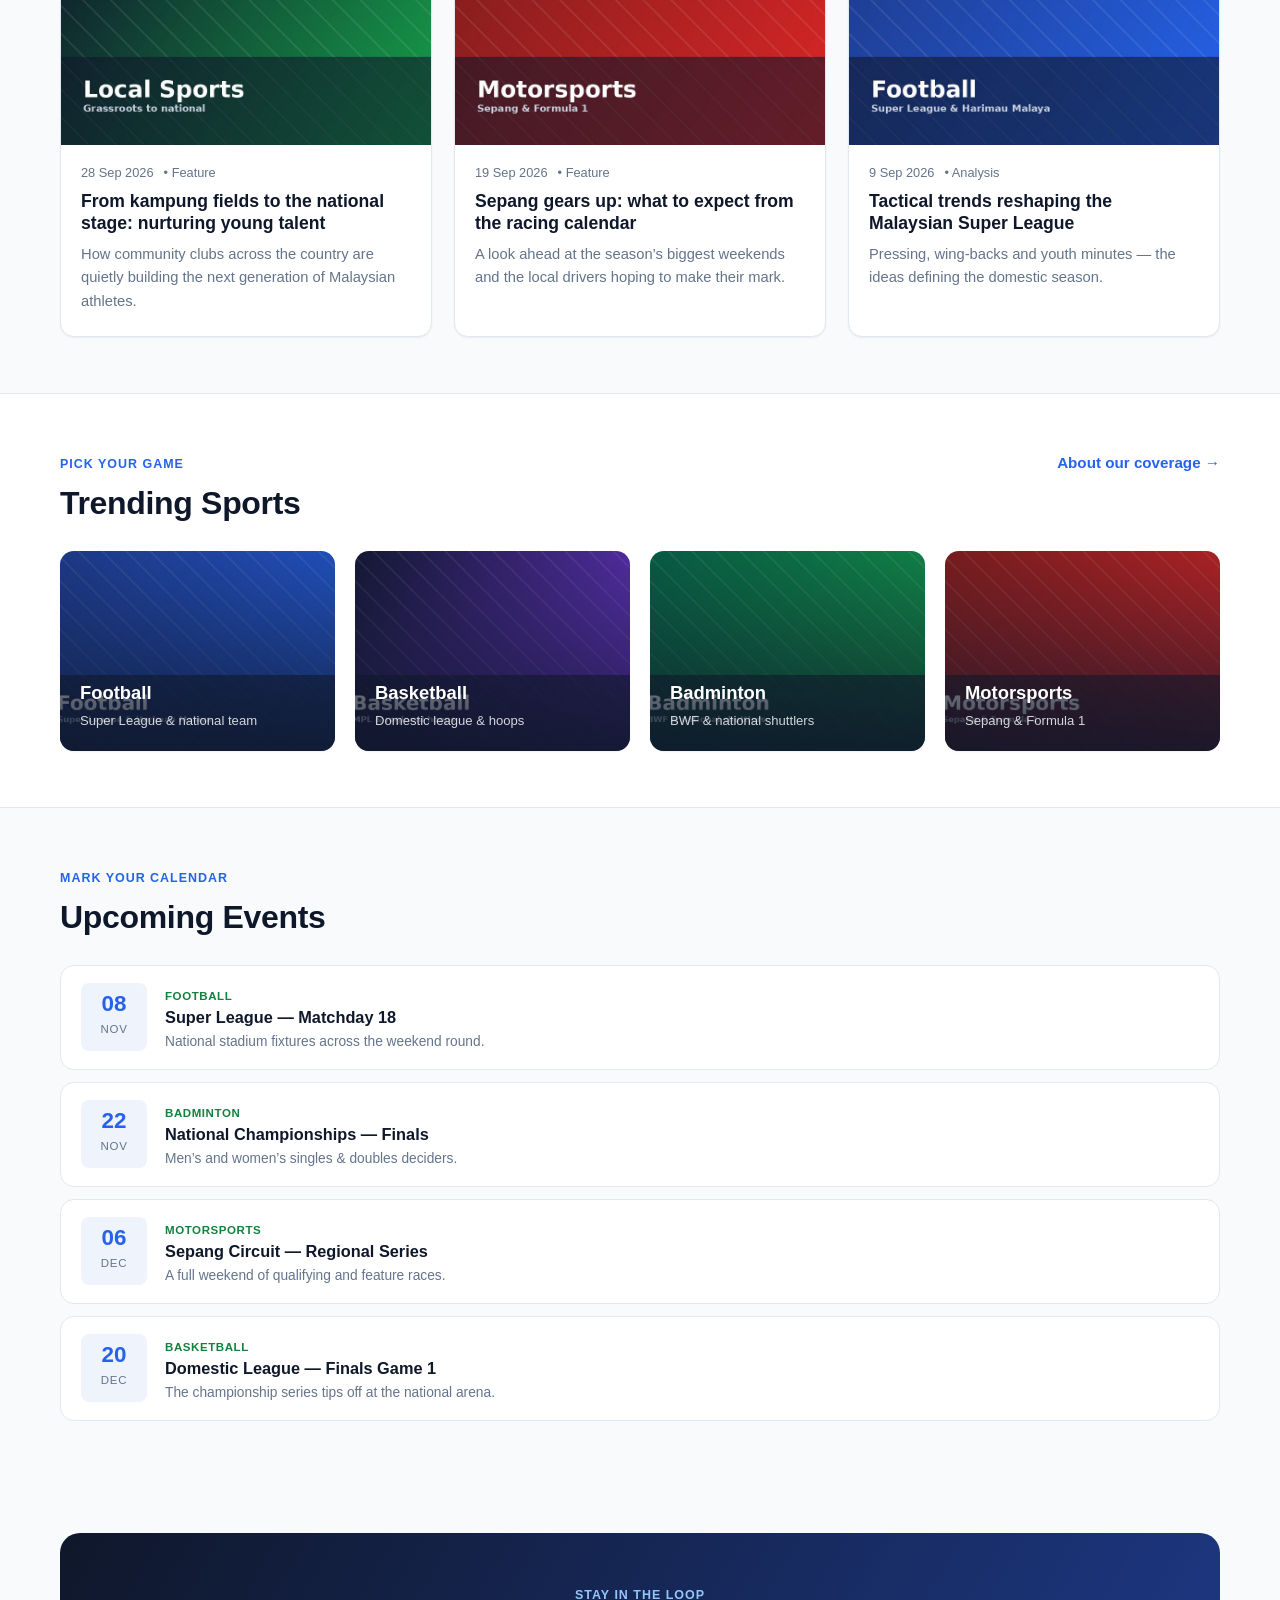
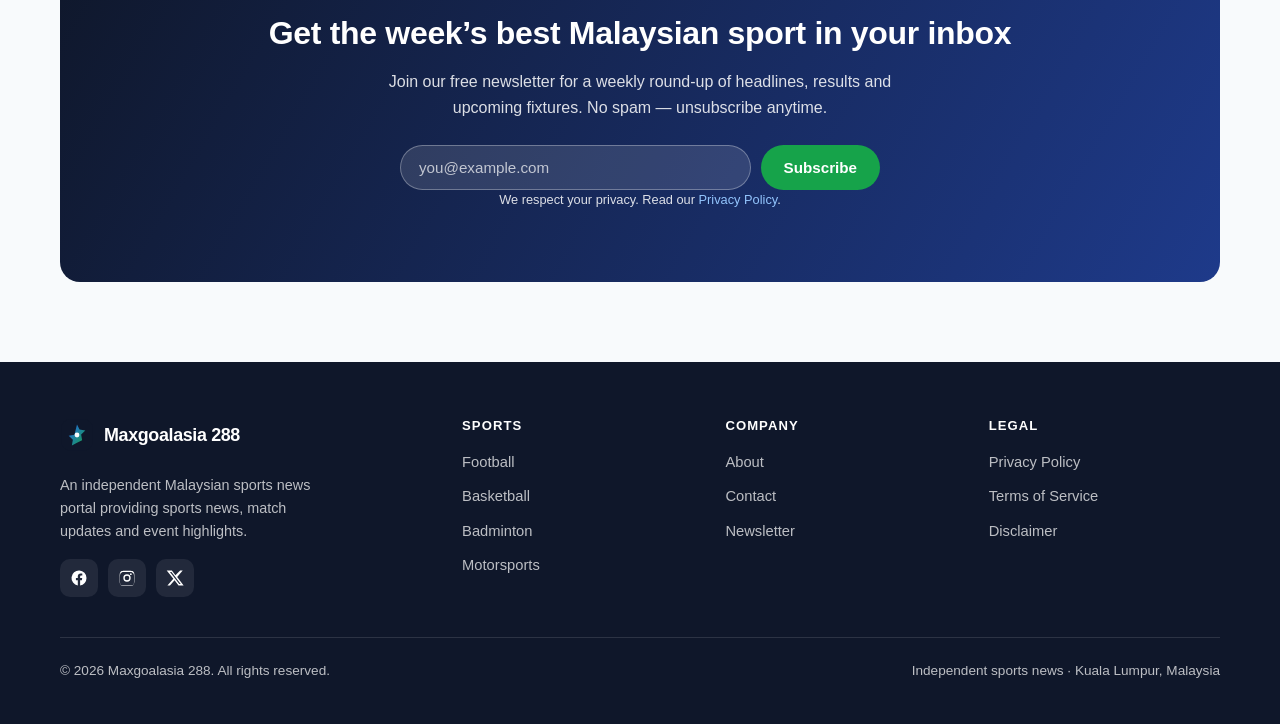
==== commit e02b8879: "Add files via upload" ====
--- a/index.html
+++ b/index.html
@@ -3,29 +3,29 @@
 <head>
   <meta charset="UTF-8">
   <meta name="viewport" content="width=device-width, initial-scale=1.0">
-  <title>Maxgoalasia — Malaysian Sports News, Scores & Match Updates</title>
-  <meta name="description" content="Maxgoalasia is an independent Malaysian sports news portal covering football, basketball, badminton, motorsports and local sport — with the latest news, match updates and event highlights.">
+  <title>Maxgoalasia 288 — Malaysian Sports News, Scores & Match Updates</title>
+  <meta name="description" content="Maxgoalasia 288 is an independent Malaysian sports news portal covering football, basketball, badminton, motorsports and local sport — with the latest news, match updates and event highlights.">
   <meta name="theme-color" content="#0F172A">
-  <meta name="author" content="Maxgoalasia">
+  <meta name="author" content="Maxgoalasia 288">
   <meta name="robots" content="index, follow">
   <link rel="canonical" href="https://maxgoalasia.org/">
 
   <!-- Open Graph -->
   <meta property="og:type" content="website">
-  <meta property="og:site_name" content="Maxgoalasia">
-  <meta property="og:title" content="Maxgoalasia — Malaysian Sports News & Match Updates">
+  <meta property="og:site_name" content="Maxgoalasia 288">
+  <meta property="og:title" content="Maxgoalasia 288 — Malaysian Sports News & Match Updates">
   <meta property="og:description" content="Independent Malaysian sports news portal: football, basketball, badminton, motorsports and local sport.">
   <meta property="og:url" content="https://maxgoalasia.org/">
   <meta property="og:image" content="https://maxgoalasia.org/hero-banner.jpg">
   <meta property="og:image:width" content="1600">
   <meta property="og:image:height" content="900">
-  <meta property="og:image:alt" content="Maxgoalasia — Malaysian sports news portal">
-  <meta name="twitter:image:alt" content="Maxgoalasia — Malaysian sports news portal">
+  <meta property="og:image:alt" content="Maxgoalasia 288 — Malaysian sports news portal">
+  <meta name="twitter:image:alt" content="Maxgoalasia 288 — Malaysian sports news portal">
   <meta property="og:locale" content="en_MY">
 
   <!-- Twitter Card -->
   <meta name="twitter:card" content="summary_large_image">
-  <meta name="twitter:title" content="Maxgoalasia — Malaysian Sports News & Match Updates">
+  <meta name="twitter:title" content="Maxgoalasia 288 — Malaysian Sports News & Match Updates">
   <meta name="twitter:description" content="Independent Malaysian sports news portal: football, basketball, badminton, motorsports and local sport.">
   <meta name="twitter:image" content="https://maxgoalasia.org/hero-banner.jpg">
 
@@ -46,7 +46,7 @@
   {
     "@context": "https://schema.org",
     "@type": "NewsMediaOrganization",
-    "name": "Maxgoalasia",
+    "name": "Maxgoalasia 288",
     "url": "https://maxgoalasia.org/",
     "logo": "https://maxgoalasia.org/logo.svg",
     "description": "Independent Malaysian sports news portal covering football, basketball, badminton, motorsports and local sport.",
@@ -65,9 +65,9 @@
   <header class="site-header">
     <div class="container">
       <nav class="nav" aria-label="Primary">
-        <a class="brand" href="index.html" aria-label="Maxgoalasia home">
+        <a class="brand" href="index.html" aria-label="Maxgoalasia 288 home">
           <img src="logo.svg" alt="" width="34" height="34">
-          <span>Maxgoalasia<small>Sports News Portal</small></span>
+          <span>Maxgoalasia 288<small>Sports News Portal</small></span>
         </a>
 
         <ul class="nav-links" id="primary-nav">
@@ -311,7 +311,7 @@
         <div class="footer-brand">
           <a class="brand" href="index.html">
             <img src="logo.svg" alt="" width="34" height="34">
-            <span>Maxgoalasia</span>
+            <span>Maxgoalasia 288</span>
           </a>
           <p>An independent Malaysian sports news portal providing sports news, match updates and event highlights.</p>
           <div class="social">
@@ -351,7 +351,7 @@
       </div>
 
       <div class="footer-bottom">
-        <p>&copy; <span data-year>2026</span> Maxgoalasia. All rights reserved.</p>
+        <p>&copy; <span data-year>2026</span> Maxgoalasia 288. All rights reserved.</p>
         <p>Independent sports news &middot; Kuala Lumpur, Malaysia</p>
       </div>
     </div>
